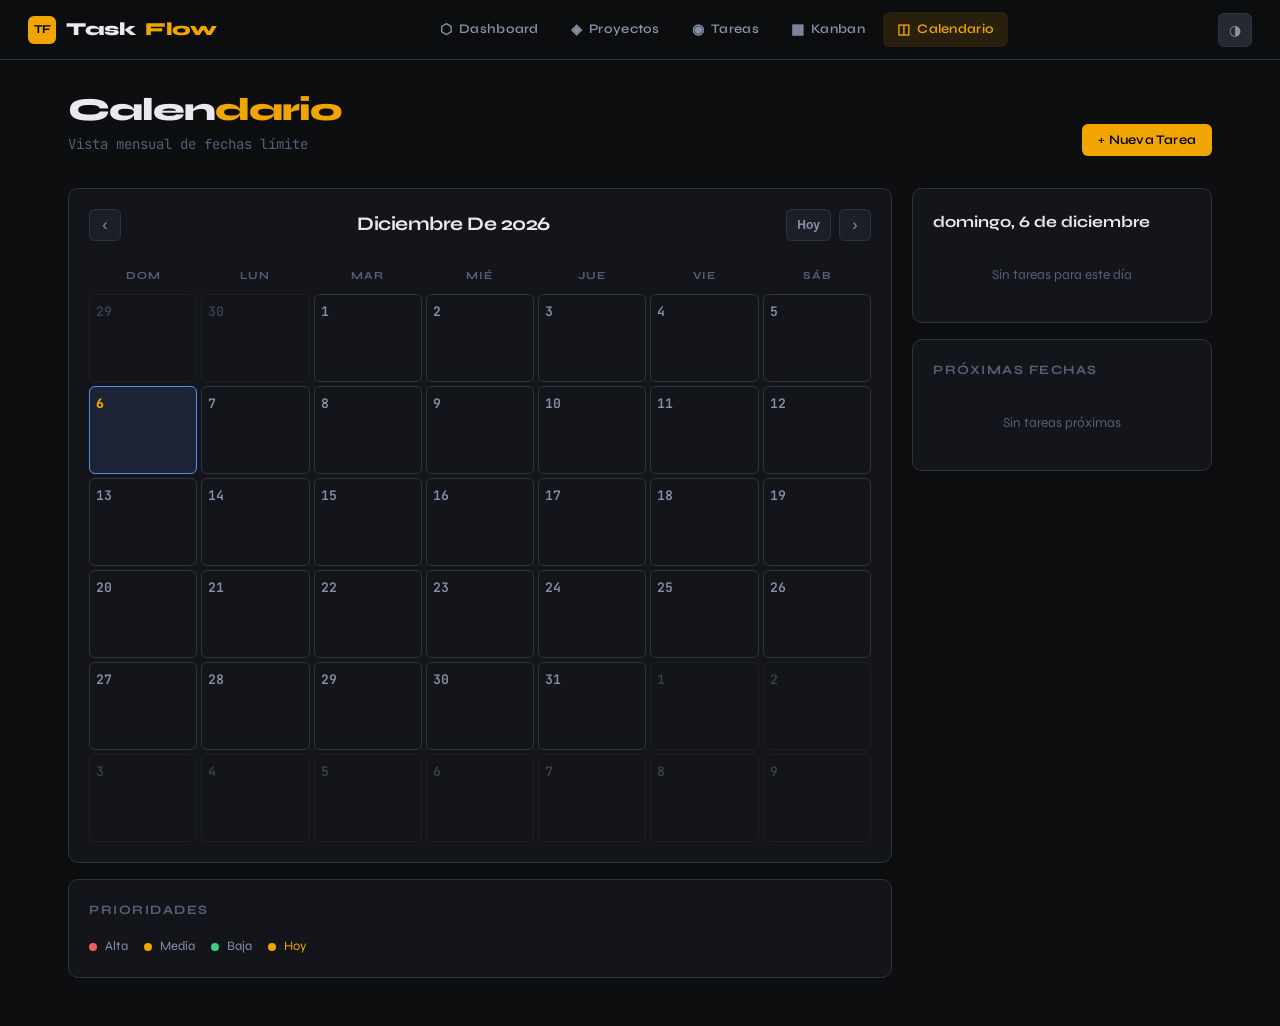
==== calendar.html @ 57b2a339 "Taskflow 1.0" ====
<!DOCTYPE html>
<html lang="es">
<head>
  <meta charset="UTF-8">
  <meta name="viewport" content="width=device-width, initial-scale=1.0">
  <title>TaskFlow — Calendario</title>
  <link rel="stylesheet" href="taskflow.css">
  <style>
    .cal-layout {
      display: grid;
      grid-template-columns: 1fr 300px;
      gap: 20px;
      align-items: start;
    }

    /* Calendar grid */
    .cal-nav {
      display: flex;
      align-items: center;
      justify-content: space-between;
      margin-bottom: 20px;
    }
    .cal-nav-title {
      font-size: 1.2rem;
      font-weight: 700;
      letter-spacing: -0.5px;
      text-transform: capitalize;
    }
    .cal-nav-btns { display: flex; gap: 8px; }
    .cal-nav-btn {
      background: var(--bg-2);
      border: 1px solid var(--border);
      color: var(--text-secondary);
      width: 32px; height: 32px;
      border-radius: var(--radius-sm);
      cursor: pointer;
      font-size: 1rem;
      transition: all var(--transition);
      display: flex; align-items: center; justify-content: center;
    }
    .cal-nav-btn:hover { border-color: var(--border-light); color: var(--text-primary); }

    .cal-weekdays {
      display: grid;
      grid-template-columns: repeat(7, 1fr);
      gap: 4px;
      margin-bottom: 4px;
    }
    .cal-weekday {
      text-align: center;
      font-size: 0.68rem;
      font-weight: 700;
      letter-spacing: 1px;
      text-transform: uppercase;
      color: var(--text-muted);
      padding: 6px 0;
    }

    .cal-grid {
      display: grid;
      grid-template-columns: repeat(7, 1fr);
      gap: 4px;
    }

    .cal-day {
      min-height: 88px;
      background: var(--bg-1);
      border: 1px solid var(--border);
      border-radius: var(--radius-sm);
      padding: 6px;
      cursor: pointer;
      transition: all var(--transition);
      display: flex;
      flex-direction: column;
      gap: 2px;
      position: relative;
    }
    .cal-day:hover { border-color: var(--border-light); background: var(--bg-2); }
    .cal-day.other-month { opacity: 0.35; }
    .cal-day.today {
      border-color: var(--accent);
      background: var(--accent-dim);
    }
    .cal-day.selected {
      border-color: var(--blue);
      background: var(--blue-dim);
    }
    .cal-day.has-tasks::after {
      content: '';
      position: absolute;
      bottom: 4px; right: 4px;
      width: 5px; height: 5px;
      border-radius: 50%;
      background: var(--accent);
    }

    .cal-day-num {
      font-size: 0.82rem;
      font-weight: 600;
      font-family: var(--font-mono);
      color: var(--text-secondary);
      margin-bottom: 2px;
    }
    .cal-day.today .cal-day-num { color: var(--accent); font-weight: 800; }

    .cal-task-dot {
      display: flex;
      align-items: center;
      gap: 4px;
      font-size: 0.65rem;
      color: var(--text-secondary);
      padding: 1px 4px;
      border-radius: 3px;
      overflow: hidden;
      white-space: nowrap;
      text-overflow: ellipsis;
      max-width: 100%;
    }
    .cal-task-dot-color { width: 5px; height: 5px; border-radius: 50%; flex-shrink: 0; }
    .cal-task-dot span { overflow: hidden; text-overflow: ellipsis; }
    .cal-more { font-size: 0.62rem; color: var(--text-muted); font-family: var(--font-mono); padding: 0 4px; }

    /* Sidebar */
    .cal-sidebar { position: sticky; top: calc(var(--nav-h) + 20px); }

    .selected-day-title {
      font-size: 1rem;
      font-weight: 700;
      margin-bottom: 14px;
    }

    .day-task-item {
      background: var(--bg-2);
      border: 1px solid var(--border);
      border-radius: var(--radius-sm);
      padding: 10px 12px;
      margin-bottom: 8px;
      transition: all var(--transition);
      animation: fadeIn 0.2s ease;
      cursor: pointer;
    }
    .day-task-item:hover { border-color: var(--border-light); }
    .day-task-item.done-task { opacity: 0.5; }

    .day-task-title { font-size: 0.85rem; font-weight: 600; margin-bottom: 4px; }
    .day-task-title.done-text { text-decoration: line-through; }
    .day-task-meta { display: flex; gap: 6px; flex-wrap: wrap; }

    .upcoming-section { margin-top: 24px; }
    .upcoming-item {
      display: flex;
      align-items: center;
      gap: 10px;
      padding: 8px 0;
      border-bottom: 1px solid var(--border);
    }
    .upcoming-item:last-child { border-bottom: none; }
    .upcoming-date-box {
      width: 36px; height: 36px;
      border-radius: var(--radius-sm);
      background: var(--bg-2);
      border: 1px solid var(--border);
      display: flex;
      flex-direction: column;
      align-items: center;
      justify-content: center;
      flex-shrink: 0;
    }
    .upcoming-day-num { font-size: 0.9rem; font-weight: 800; font-family: var(--font-mono); line-height: 1; }
    .upcoming-month { font-size: 0.55rem; color: var(--text-muted); text-transform: uppercase; letter-spacing: 0.5px; }
    .upcoming-info { flex: 1; min-width: 0; }
    .upcoming-title { font-size: 0.82rem; font-weight: 600; overflow: hidden; text-overflow: ellipsis; white-space: nowrap; }
    .upcoming-proj { font-size: 0.7rem; color: var(--text-muted); }

    @media (max-width: 900px) {
      .cal-layout { grid-template-columns: 1fr; }
      .cal-sidebar { position: static; }
      .cal-day { min-height: 64px; }
    }
    @media (max-width: 480px) {
      .cal-day { min-height: 48px; padding: 4px; }
      .cal-task-dot { display: none; }
    }
  </style>
</head>
<body>
  <div id="navWrap"></div>

  <main class="main">
    <div class="container" style="max-width:1200px">
      <div class="page-header">
        <div>
          <h1 class="page-title">Calen<span>dario</span></h1>
          <p class="page-subtitle">Vista mensual de fechas límite</p>
        </div>
        <button class="btn btn-primary" id="newTaskBtn">+ Nueva Tarea</button>
      </div>

      <div class="cal-layout">
        <!-- Calendar -->
        <div>
          <div class="card">
            <div class="cal-nav">
              <button class="cal-nav-btn" id="prevMonth">‹</button>
              <span class="cal-nav-title" id="monthTitle"></span>
              <div class="cal-nav-btns">
                <button class="cal-nav-btn" id="todayBtn" title="Hoy" style="width:auto;padding:0 10px;font-size:0.75rem;font-weight:700">Hoy</button>
                <button class="cal-nav-btn" id="nextMonth">›</button>
              </div>
            </div>
            <div class="cal-weekdays">
              <div class="cal-weekday">Dom</div>
              <div class="cal-weekday">Lun</div>
              <div class="cal-weekday">Mar</div>
              <div class="cal-weekday">Mié</div>
              <div class="cal-weekday">Jue</div>
              <div class="cal-weekday">Vie</div>
              <div class="cal-weekday">Sáb</div>
            </div>
            <div class="cal-grid" id="calGrid"></div>
          </div>

          <!-- Legend -->
          <div class="card" style="margin-top:16px">
            <div class="card-header">
              <span class="card-title">Prioridades</span>
            </div>
            <div style="display:flex;gap:16px;flex-wrap:wrap">
              <div class="flex-center gap-8"><span style="width:8px;height:8px;border-radius:50%;background:var(--red);display:block"></span><span style="font-size:0.8rem;color:var(--text-secondary)">Alta</span></div>
              <div class="flex-center gap-8"><span style="width:8px;height:8px;border-radius:50%;background:var(--accent);display:block"></span><span style="font-size:0.8rem;color:var(--text-secondary)">Media</span></div>
              <div class="flex-center gap-8"><span style="width:8px;height:8px;border-radius:50%;background:var(--green);display:block"></span><span style="font-size:0.8rem;color:var(--text-secondary)">Baja</span></div>
              <div class="flex-center gap-8"><span style="width:8px;height:8px;border-radius:50%;background:var(--accent);display:block;border:2px solid var(--accent)"></span><span style="font-size:0.8rem;color:var(--accent)">Hoy</span></div>
            </div>
          </div>
        </div>

        <!-- Sidebar -->
        <div class="cal-sidebar">
          <div class="card mb-16">
            <div class="selected-day-title" id="selectedDayTitle">Selecciona un día</div>
            <div id="dayTasks">
              <div class="empty-state" style="padding:20px">
                <div class="empty-state-icon" style="font-size:1.5rem">◫</div>
                <p>Haz clic en un día para ver sus tareas</p>
              </div>
            </div>
          </div>

          <div class="card">
            <div class="card-header">
              <span class="card-title">Próximas Fechas</span>
            </div>
            <div id="upcomingTasks"></div>
          </div>
        </div>
      </div>
    </div>
  </main>

  <!-- Modal: Quick Task -->
  <div class="modal-overlay" id="modalOverlay">
    <div class="modal">
      <div class="modal-header">
        <span class="modal-title">Nueva Tarea</span>
        <button class="modal-close" id="modalClose">✕</button>
      </div>
      <div class="form-group">
        <label class="form-label">Título *</label>
        <input type="text" class="form-input" id="taskTitle" placeholder="Descripción breve...">
      </div>
      <div class="form-row">
        <div class="form-group">
          <label class="form-label">Prioridad</label>
          <select class="form-select" id="taskPriority">
            <option value="high">🔴 Alta</option>
            <option value="medium" selected>🟡 Media</option>
            <option value="low">🟢 Baja</option>
          </select>
        </div>
        <div class="form-group">
          <label class="form-label">Proyecto</label>
          <select class="form-select" id="taskProject"></select>
        </div>
      </div>
      <div class="form-group">
        <label class="form-label">Fecha límite</label>
        <input type="date" class="form-input" id="taskDue">
      </div>
      <div class="modal-actions">
        <button class="btn btn-secondary" id="modalCancel">Cancelar</button>
        <button class="btn btn-primary" id="modalSave">Guardar</button>
      </div>
    </div>
  </div>

  <script src="taskflow.js"></script>
  <script>
    let currentYear = new Date().getFullYear();
    let currentMonth = new Date().getMonth();
    let selectedDate = null;

    const todayStr = TF.today();
    const PRIORITY_COLORS = { high: 'var(--red)', medium: 'var(--accent)', low: 'var(--green)' };

    // ── Render Calendar ───────────────────────────────────────────────────────
    function renderCalendar() {
      const first = new Date(currentYear, currentMonth, 1);
      const last = new Date(currentYear, currentMonth + 1, 0);
      const startDay = first.getDay();

      document.getElementById('monthTitle').textContent =
        first.toLocaleDateString('es-MX', { month: 'long', year: 'numeric' });

      const tasks = TF.getTasks().filter(t => t.dueDate);
      const tasksByDate = {};
      tasks.forEach(t => {
        if (!tasksByDate[t.dueDate]) tasksByDate[t.dueDate] = [];
        tasksByDate[t.dueDate].push(t);
      });

      const days = [];
      // Prev month padding
      for (let i = 0; i < startDay; i++) {
        const d = new Date(currentYear, currentMonth, -startDay + i + 1);
        days.push({ date: d, thisMonth: false });
      }
      // Current month
      for (let i = 1; i <= last.getDate(); i++) {
        days.push({ date: new Date(currentYear, currentMonth, i), thisMonth: true });
      }
      // Next month padding
      const remaining = 42 - days.length;
      for (let i = 1; i <= remaining; i++) {
        days.push({ date: new Date(currentYear, currentMonth + 1, i), thisMonth: false });
      }

      const grid = document.getElementById('calGrid');
      grid.innerHTML = days.map(({ date, thisMonth }) => {
        const dateStr = date.toISOString().split('T')[0];
        const isToday = dateStr === todayStr;
        const isSel = dateStr === selectedDate;
        const dayTasks = tasksByDate[dateStr] || [];
        const hasTasks = dayTasks.length > 0;

        const visible = dayTasks.slice(0, 3);
        const more = dayTasks.length - 3;

        return `
          <div class="cal-day ${!thisMonth ? 'other-month' : ''} ${isToday ? 'today' : ''} ${isSel ? 'selected' : ''} ${hasTasks ? 'has-tasks' : ''}"
            onclick="selectDay('${dateStr}')">
            <div class="cal-day-num">${date.getDate()}</div>
            ${visible.map(t => {
              const proj = t.projectId ? TF.getProject(t.projectId) : null;
              const color = PRIORITY_COLORS[t.priority];
              return `<div class="cal-task-dot" style="background:${color}22">
                <span class="cal-task-dot-color" style="background:${color}"></span>
                <span>${t.title}</span>
              </div>`;
            }).join('')}
            ${more > 0 ? `<div class="cal-more">+${more} más</div>` : ''}
          </div>`;
      }).join('');
    }

    // ── Select Day ────────────────────────────────────────────────────────────
    function selectDay(dateStr) {
      selectedDate = dateStr;
      renderCalendar();
      renderDayTasks(dateStr);
    }

    function renderDayTasks(dateStr) {
      const d = new Date(dateStr + 'T00:00:00');
      document.getElementById('selectedDayTitle').textContent =
        d.toLocaleDateString('es-MX', { weekday: 'long', day: 'numeric', month: 'long' });

      const tasks = TF.getTasks().filter(t => t.dueDate === dateStr);
      const el = document.getElementById('dayTasks');

      if (!tasks.length) {
        el.innerHTML = `<div class="empty-state" style="padding:16px"><p>Sin tareas para este día</p></div>`;
        return;
      }

      el.innerHTML = tasks.map(t => {
        const project = t.projectId ? TF.getProject(t.projectId) : null;
        const done = t.status === 'done';
        return `
          <div class="day-task-item ${done ? 'done-task' : ''}" onclick="location.href='tasks.html'">
            <div class="day-task-title ${done ? 'done-text' : ''}">${t.title}</div>
            <div class="day-task-meta">
              <span class="badge ${TF.priorityClass[t.priority]}">${TF.priorityLabel[t.priority]}</span>
              <span class="badge ${TF.statusClass[t.status]}">${TF.statusLabel[t.status]}</span>
              ${project ? `<span class="badge badge-blue" style="background:${project.color}22;color:${project.color}">${project.name}</span>` : ''}
            </div>
          </div>`;
      }).join('');
    }

    // ── Upcoming ──────────────────────────────────────────────────────────────
    function renderUpcoming() {
      const tasks = TF.getTasks()
        .filter(t => t.dueDate && t.dueDate >= todayStr && t.status !== 'done')
        .sort((a,b) => a.dueDate.localeCompare(b.dueDate))
        .slice(0, 8);

      const el = document.getElementById('upcomingTasks');
      if (!tasks.length) {
        el.innerHTML = `<div class="empty-state" style="padding:16px"><p>Sin tareas próximas</p></div>`;
        return;
      }

      el.innerHTML = tasks.map(t => {
        const d = new Date(t.dueDate + 'T00:00:00');
        const proj = t.projectId ? TF.getProject(t.projectId) : null;
        const isToday = t.dueDate === todayStr;
        return `
          <div class="upcoming-item" onclick="selectDay('${t.dueDate}')" style="cursor:pointer">
            <div class="upcoming-date-box" style="${isToday ? 'border-color:var(--accent);background:var(--accent-dim)' : ''}">
              <span class="upcoming-day-num" style="${isToday ? 'color:var(--accent)' : ''}">${d.getDate()}</span>
              <span class="upcoming-month">${d.toLocaleDateString('es-MX',{month:'short'})}</span>
            </div>
            <div class="upcoming-info">
              <div class="upcoming-title">${t.title}</div>
              <div class="upcoming-proj">${proj?.name || 'Sin proyecto'} · <span class="badge ${TF.priorityClass[t.priority]}" style="padding:1px 6px">${TF.priorityLabel[t.priority]}</span></div>
            </div>
          </div>`;
      }).join('');
    }

    // ── Navigation ────────────────────────────────────────────────────────────
    document.getElementById('prevMonth').addEventListener('click', () => {
      currentMonth--;
      if (currentMonth < 0) { currentMonth = 11; currentYear--; }
      renderCalendar();
    });
    document.getElementById('nextMonth').addEventListener('click', () => {
      currentMonth++;
      if (currentMonth > 11) { currentMonth = 0; currentYear++; }
      renderCalendar();
    });
    document.getElementById('todayBtn').addEventListener('click', () => {
      currentYear = new Date().getFullYear();
      currentMonth = new Date().getMonth();
      selectDay(todayStr);
      renderCalendar();
    });

    // ── Modal ─────────────────────────────────────────────────────────────────
    function openNew() {
      const projects = TF.getProjects();
      document.getElementById('taskProject').innerHTML =
        '<option value="">Sin proyecto</option>' +
        projects.map(p => `<option value="${p.id}">${p.name}</option>`).join('');
      document.getElementById('taskTitle').value = '';
      document.getElementById('taskPriority').value = 'medium';
      document.getElementById('taskDue').value = selectedDate || '';
      document.getElementById('modalOverlay').classList.add('open');
      document.getElementById('taskTitle').focus();
    }

    function closeModal() { document.getElementById('modalOverlay').classList.remove('open'); }

    function saveTask() {
      const title = document.getElementById('taskTitle').value.trim();
      if (!title) { showToast('El título es obligatorio', 'error'); return; }
      TF.createTask({
        title,
        priority: document.getElementById('taskPriority').value,
        status: 'pending',
        dueDate: document.getElementById('taskDue').value || null,
        projectId: document.getElementById('taskProject').value || null,
      });
      showToast('Tarea creada', 'success');
      closeModal();
      renderCalendar();
      renderUpcoming();
      if (selectedDate) renderDayTasks(selectedDate);
    }

    document.getElementById('newTaskBtn').addEventListener('click', openNew);
    document.getElementById('modalClose').addEventListener('click', closeModal);
    document.getElementById('modalCancel').addEventListener('click', closeModal);
    document.getElementById('modalSave').addEventListener('click', saveTask);
    document.getElementById('modalOverlay').addEventListener('click', e => {
      if (e.target === document.getElementById('modalOverlay')) closeModal();
    });
    document.getElementById('taskTitle').addEventListener('keydown', e => { if (e.key === 'Enter') saveTask(); });

    // ── Init ──────────────────────────────────────────────────────────────────
    renderCalendar();
    renderUpcoming();
    // Auto-select today
    selectDay(todayStr);
  </script>
</body>
</html>
---- taskflow.css ----
@import url('https://fonts.googleapis.com/css2?family=Syne:wght@400;500;600;700;800&family=JetBrains+Mono:wght@300;400;500&display=swap');

:root {
  --bg-0: #0d0e10;
  --bg-1: #13151a;
  --bg-2: #1c1f27;
  --bg-3: #252932;
  --bg-4: #2e3340;
  --border: #2e3340;
  --border-light: #3d4455;
  --text-primary: #e8eaf0;
  --text-secondary: #8891a8;
  --text-muted: #555f75;
  --accent: #f0a500;
  --accent-dim: rgba(240,165,0,0.12);
  --accent-hover: #f5b830;
  --green: #3ecf8e;
  --green-dim: rgba(62,207,142,0.12);
  --red: #f06060;
  --red-dim: rgba(240,96,96,0.12);
  --blue: #5b8af0;
  --blue-dim: rgba(91,138,240,0.12);
  --purple: #a78bfa;
  --purple-dim: rgba(167,139,250,0.12);
  --radius: 10px;
  --radius-sm: 6px;
  --shadow: 0 4px 24px rgba(0,0,0,0.4);
  --shadow-sm: 0 2px 8px rgba(0,0,0,0.3);
  --transition: 0.18s cubic-bezier(0.4,0,0.2,1);
  --font-display: 'Syne', sans-serif;
  --font-mono: 'JetBrains Mono', monospace;
  --nav-h: 60px;
}

*, *::before, *::after { box-sizing: border-box; margin: 0; padding: 0; }

html { font-size: 16px; scroll-behavior: smooth; }

body {
  font-family: var(--font-display);
  background: var(--bg-0);
  color: var(--text-primary);
  min-height: 100vh;
  line-height: 1.6;
  overflow-x: hidden;
}

/* ─── NAV ─── */
.nav {
  position: fixed;
  top: 0; left: 0; right: 0;
  height: var(--nav-h);
  background: rgba(13,14,16,0.92);
  backdrop-filter: blur(12px);
  border-bottom: 1px solid var(--border);
  display: flex;
  align-items: center;
  justify-content: space-between;
  padding: 0 28px;
  z-index: 100;
  gap: 16px;
}

.nav-logo {
  font-size: 1.15rem;
  font-weight: 800;
  letter-spacing: -0.5px;
  display: flex;
  align-items: center;
  gap: 10px;
  text-decoration: none;
  color: var(--text-primary);
  flex-shrink: 0;
}

.nav-logo span { color: var(--accent); }

.nav-logo-icon {
  width: 28px; height: 28px;
  background: var(--accent);
  border-radius: 6px;
  display: flex; align-items: center; justify-content: center;
  font-size: 0.75rem; color: #000; font-weight: 700;
}

.nav-links {
  display: flex;
  align-items: center;
  gap: 4px;
  list-style: none;
  flex: 1;
  justify-content: center;
}

.nav-links a {
  text-decoration: none;
  font-size: 0.82rem;
  font-weight: 600;
  letter-spacing: 0.3px;
  color: var(--text-secondary);
  padding: 6px 14px;
  border-radius: var(--radius-sm);
  transition: color var(--transition), background var(--transition);
  display: flex;
  align-items: center;
  gap: 7px;
  white-space: nowrap;
}

.nav-links a:hover { color: var(--text-primary); background: var(--bg-3); }
.nav-links a.active { color: var(--accent); background: var(--accent-dim); }

.nav-links a .nav-icon { font-size: 0.9rem; }

.nav-right {
  display: flex;
  align-items: center;
  gap: 10px;
  flex-shrink: 0;
}

.theme-toggle {
  background: var(--bg-3);
  border: 1px solid var(--border);
  color: var(--text-secondary);
  width: 34px; height: 34px;
  border-radius: var(--radius-sm);
  cursor: pointer;
  font-size: 0.9rem;
  transition: all var(--transition);
  display: flex; align-items: center; justify-content: center;
}
.theme-toggle:hover { color: var(--accent); border-color: var(--accent); }

/* ─── MAIN ─── */
.main {
  padding-top: calc(var(--nav-h) + 32px);
  padding-bottom: 48px;
  min-height: 100vh;
}

.container {
  max-width: 1200px;
  margin: 0 auto;
  padding: 0 28px;
}

/* ─── PAGE HEADER ─── */
.page-header {
  margin-bottom: 32px;
  display: flex;
  align-items: flex-end;
  justify-content: space-between;
  gap: 16px;
  flex-wrap: wrap;
}

.page-title {
  font-size: 2rem;
  font-weight: 800;
  letter-spacing: -1px;
  line-height: 1.1;
}

.page-title span { color: var(--accent); }
.page-subtitle { font-size: 0.875rem; color: var(--text-muted); margin-top: 6px; font-family: var(--font-mono); }

/* ─── CARDS ─── */
.card {
  background: var(--bg-1);
  border: 1px solid var(--border);
  border-radius: var(--radius);
  padding: 20px;
  transition: border-color var(--transition);
}

.card:hover { border-color: var(--border-light); }

.card-header {
  display: flex;
  align-items: center;
  justify-content: space-between;
  margin-bottom: 16px;
  gap: 12px;
}

.card-title {
  font-size: 0.8rem;
  font-weight: 700;
  letter-spacing: 1.5px;
  text-transform: uppercase;
  color: var(--text-muted);
}

/* ─── BUTTONS ─── */
.btn {
  display: inline-flex;
  align-items: center;
  gap: 7px;
  padding: 8px 16px;
  border-radius: var(--radius-sm);
  font-family: var(--font-display);
  font-size: 0.82rem;
  font-weight: 600;
  cursor: pointer;
  border: none;
  transition: all var(--transition);
  letter-spacing: 0.2px;
  white-space: nowrap;
  text-decoration: none;
}

.btn-primary {
  background: var(--accent);
  color: #000;
}
.btn-primary:hover { background: var(--accent-hover); transform: translateY(-1px); box-shadow: 0 4px 16px rgba(240,165,0,0.3); }

.btn-secondary {
  background: var(--bg-3);
  color: var(--text-primary);
  border: 1px solid var(--border);
}
.btn-secondary:hover { border-color: var(--border-light); background: var(--bg-4); }

.btn-danger {
  background: var(--red-dim);
  color: var(--red);
  border: 1px solid transparent;
}
.btn-danger:hover { background: var(--red); color: #fff; }

.btn-ghost {
  background: transparent;
  color: var(--text-muted);
  border: 1px solid transparent;
}
.btn-ghost:hover { color: var(--text-primary); background: var(--bg-3); }

.btn-sm { padding: 5px 10px; font-size: 0.75rem; }
.btn-icon { padding: 6px; }

/* ─── BADGES ─── */
.badge {
  display: inline-flex;
  align-items: center;
  gap: 4px;
  padding: 3px 8px;
  border-radius: 100px;
  font-size: 0.72rem;
  font-weight: 700;
  letter-spacing: 0.5px;
  font-family: var(--font-mono);
}

.badge-high { background: var(--red-dim); color: var(--red); }
.badge-medium { background: var(--accent-dim); color: var(--accent); }
.badge-low { background: var(--green-dim); color: var(--green); }
.badge-pending { background: var(--bg-3); color: var(--text-muted); }
.badge-progress { background: var(--blue-dim); color: var(--blue); }
.badge-done { background: var(--green-dim); color: var(--green); }
.badge-blue { background: var(--blue-dim); color: var(--blue); }
.badge-purple { background: var(--purple-dim); color: var(--purple); }

/* ─── FORMS ─── */
.form-group {
  display: flex;
  flex-direction: column;
  gap: 6px;
  margin-bottom: 16px;
}

.form-label {
  font-size: 0.75rem;
  font-weight: 700;
  letter-spacing: 0.8px;
  text-transform: uppercase;
  color: var(--text-muted);
}

.form-input, .form-select, .form-textarea {
  background: var(--bg-2);
  border: 1px solid var(--border);
  border-radius: var(--radius-sm);
  color: var(--text-primary);
  font-family: var(--font-display);
  font-size: 0.88rem;
  padding: 10px 12px;
  transition: border-color var(--transition), box-shadow var(--transition);
  outline: none;
  width: 100%;
}

.form-input:focus, .form-select:focus, .form-textarea:focus {
  border-color: var(--accent);
  box-shadow: 0 0 0 3px rgba(240,165,0,0.1);
}

.form-select { cursor: pointer; }
.form-select option { background: var(--bg-2); }

.form-textarea {
  resize: vertical;
  min-height: 80px;
}

.form-row { display: grid; grid-template-columns: 1fr 1fr; gap: 16px; }
.form-row-3 { display: grid; grid-template-columns: 1fr 1fr 1fr; gap: 16px; }

/* ─── MODAL ─── */
.modal-overlay {
  position: fixed;
  inset: 0;
  background: rgba(0,0,0,0.7);
  backdrop-filter: blur(4px);
  z-index: 200;
  display: flex;
  align-items: center;
  justify-content: center;
  padding: 16px;
  opacity: 0;
  pointer-events: none;
  transition: opacity var(--transition);
}

.modal-overlay.open { opacity: 1; pointer-events: all; }

.modal {
  background: var(--bg-1);
  border: 1px solid var(--border-light);
  border-radius: var(--radius);
  padding: 28px;
  width: 100%;
  max-width: 520px;
  box-shadow: var(--shadow);
  transform: translateY(16px) scale(0.98);
  transition: transform var(--transition);
  max-height: 90vh;
  overflow-y: auto;
}

.modal-overlay.open .modal { transform: translateY(0) scale(1); }

.modal-header {
  display: flex;
  align-items: center;
  justify-content: space-between;
  margin-bottom: 24px;
}

.modal-title { font-size: 1.2rem; font-weight: 700; }
.modal-close {
  background: none; border: none; color: var(--text-muted);
  cursor: pointer; font-size: 1.2rem; padding: 4px;
  transition: color var(--transition);
}
.modal-close:hover { color: var(--text-primary); }

.modal-actions {
  display: flex;
  gap: 10px;
  justify-content: flex-end;
  margin-top: 24px;
  padding-top: 16px;
  border-top: 1px solid var(--border);
}

/* ─── EMPTY STATE ─── */
.empty-state {
  text-align: center;
  padding: 48px 24px;
  color: var(--text-muted);
}
.empty-state-icon { font-size: 2.5rem; margin-bottom: 12px; opacity: 0.5; }
.empty-state h3 { font-size: 1rem; font-weight: 600; margin-bottom: 6px; color: var(--text-secondary); }
.empty-state p { font-size: 0.85rem; }

/* ─── TOAST ─── */
.toast-container {
  position: fixed;
  bottom: 24px;
  right: 24px;
  z-index: 500;
  display: flex;
  flex-direction: column;
  gap: 8px;
}

.toast {
  background: var(--bg-2);
  border: 1px solid var(--border-light);
  border-radius: var(--radius-sm);
  padding: 12px 16px;
  font-size: 0.82rem;
  display: flex;
  align-items: center;
  gap: 10px;
  box-shadow: var(--shadow);
  animation: toastIn 0.2s ease;
  max-width: 300px;
}

.toast.success { border-left: 3px solid var(--green); }
.toast.error { border-left: 3px solid var(--red); }
.toast.info { border-left: 3px solid var(--accent); }

@keyframes toastIn {
  from { transform: translateX(16px); opacity: 0; }
  to { transform: translateX(0); opacity: 1; }
}

/* ─── SCROLLBAR ─── */
::-webkit-scrollbar { width: 5px; height: 5px; }
::-webkit-scrollbar-track { background: var(--bg-0); }
::-webkit-scrollbar-thumb { background: var(--border-light); border-radius: 10px; }
::-webkit-scrollbar-thumb:hover { background: var(--text-muted); }

/* ─── PROGRESS BAR ─── */
.progress-bar {
  height: 4px;
  background: var(--bg-3);
  border-radius: 100px;
  overflow: hidden;
}
.progress-fill {
  height: 100%;
  background: var(--accent);
  border-radius: 100px;
  transition: width 0.5s cubic-bezier(0.4,0,0.2,1);
}

/* ─── CONFIRM DIALOG ─── */
.confirm-overlay {
  position: fixed;
  inset: 0;
  background: rgba(0,0,0,0.7);
  z-index: 300;
  display: flex;
  align-items: center;
  justify-content: center;
  padding: 16px;
  opacity: 0;
  pointer-events: none;
  transition: opacity var(--transition);
}
.confirm-overlay.open { opacity: 1; pointer-events: all; }
.confirm-box {
  background: var(--bg-1);
  border: 1px solid var(--border-light);
  border-radius: var(--radius);
  padding: 24px;
  max-width: 360px;
  width: 100%;
  box-shadow: var(--shadow);
}
.confirm-title { font-size: 1rem; font-weight: 700; margin-bottom: 8px; }
.confirm-msg { font-size: 0.85rem; color: var(--text-secondary); margin-bottom: 20px; }
.confirm-actions { display: flex; gap: 10px; justify-content: flex-end; }

/* ─── UTILITY ─── */
.text-accent { color: var(--accent); }
.text-muted { color: var(--text-muted); }
.text-secondary { color: var(--text-secondary); }
.text-green { color: var(--green); }
.text-red { color: var(--red); }
.mono { font-family: var(--font-mono); }
.flex { display: flex; }
.flex-center { display: flex; align-items: center; }
.flex-between { display: flex; align-items: center; justify-content: space-between; }
.gap-8 { gap: 8px; }
.gap-12 { gap: 12px; }
.gap-16 { gap: 16px; }
.mb-8 { margin-bottom: 8px; }
.mb-16 { margin-bottom: 16px; }
.mb-24 { margin-bottom: 24px; }
.mt-8 { margin-top: 8px; }
.w-full { width: 100%; }
.hidden { display: none !important; }

/* ─── GRID LAYOUTS ─── */
.grid-2 { display: grid; grid-template-columns: 1fr 1fr; gap: 16px; }
.grid-3 { display: grid; grid-template-columns: 1fr 1fr 1fr; gap: 16px; }
.grid-4 { display: grid; grid-template-columns: repeat(4,1fr); gap: 16px; }

/* ─── DIVIDER ─── */
.divider { height: 1px; background: var(--border); margin: 20px 0; }

/* ─── SEARCH ─── */
.search-wrap {
  position: relative;
}
.search-icon {
  position: absolute;
  left: 10px; top: 50%;
  transform: translateY(-50%);
  color: var(--text-muted);
  font-size: 0.85rem;
  pointer-events: none;
}
.search-input {
  padding-left: 32px !important;
}

/* ─── ANIMATIONS ─── */
@keyframes fadeIn {
  from { opacity: 0; transform: translateY(8px); }
  to { opacity: 1; transform: translateY(0); }
}
.fade-in { animation: fadeIn 0.25s ease; }

@keyframes spin {
  to { transform: rotate(360deg); }
}

/* ─── RESPONSIVE ─── */
@media (max-width: 768px) {
  .container { padding: 0 16px; }
  .page-title { font-size: 1.5rem; }
  .grid-2, .grid-3, .grid-4 { grid-template-columns: 1fr; }
  .form-row, .form-row-3 { grid-template-columns: 1fr; }
  .nav-links { display: none; }
  .main { padding-top: calc(var(--nav-h) + 20px); }
}
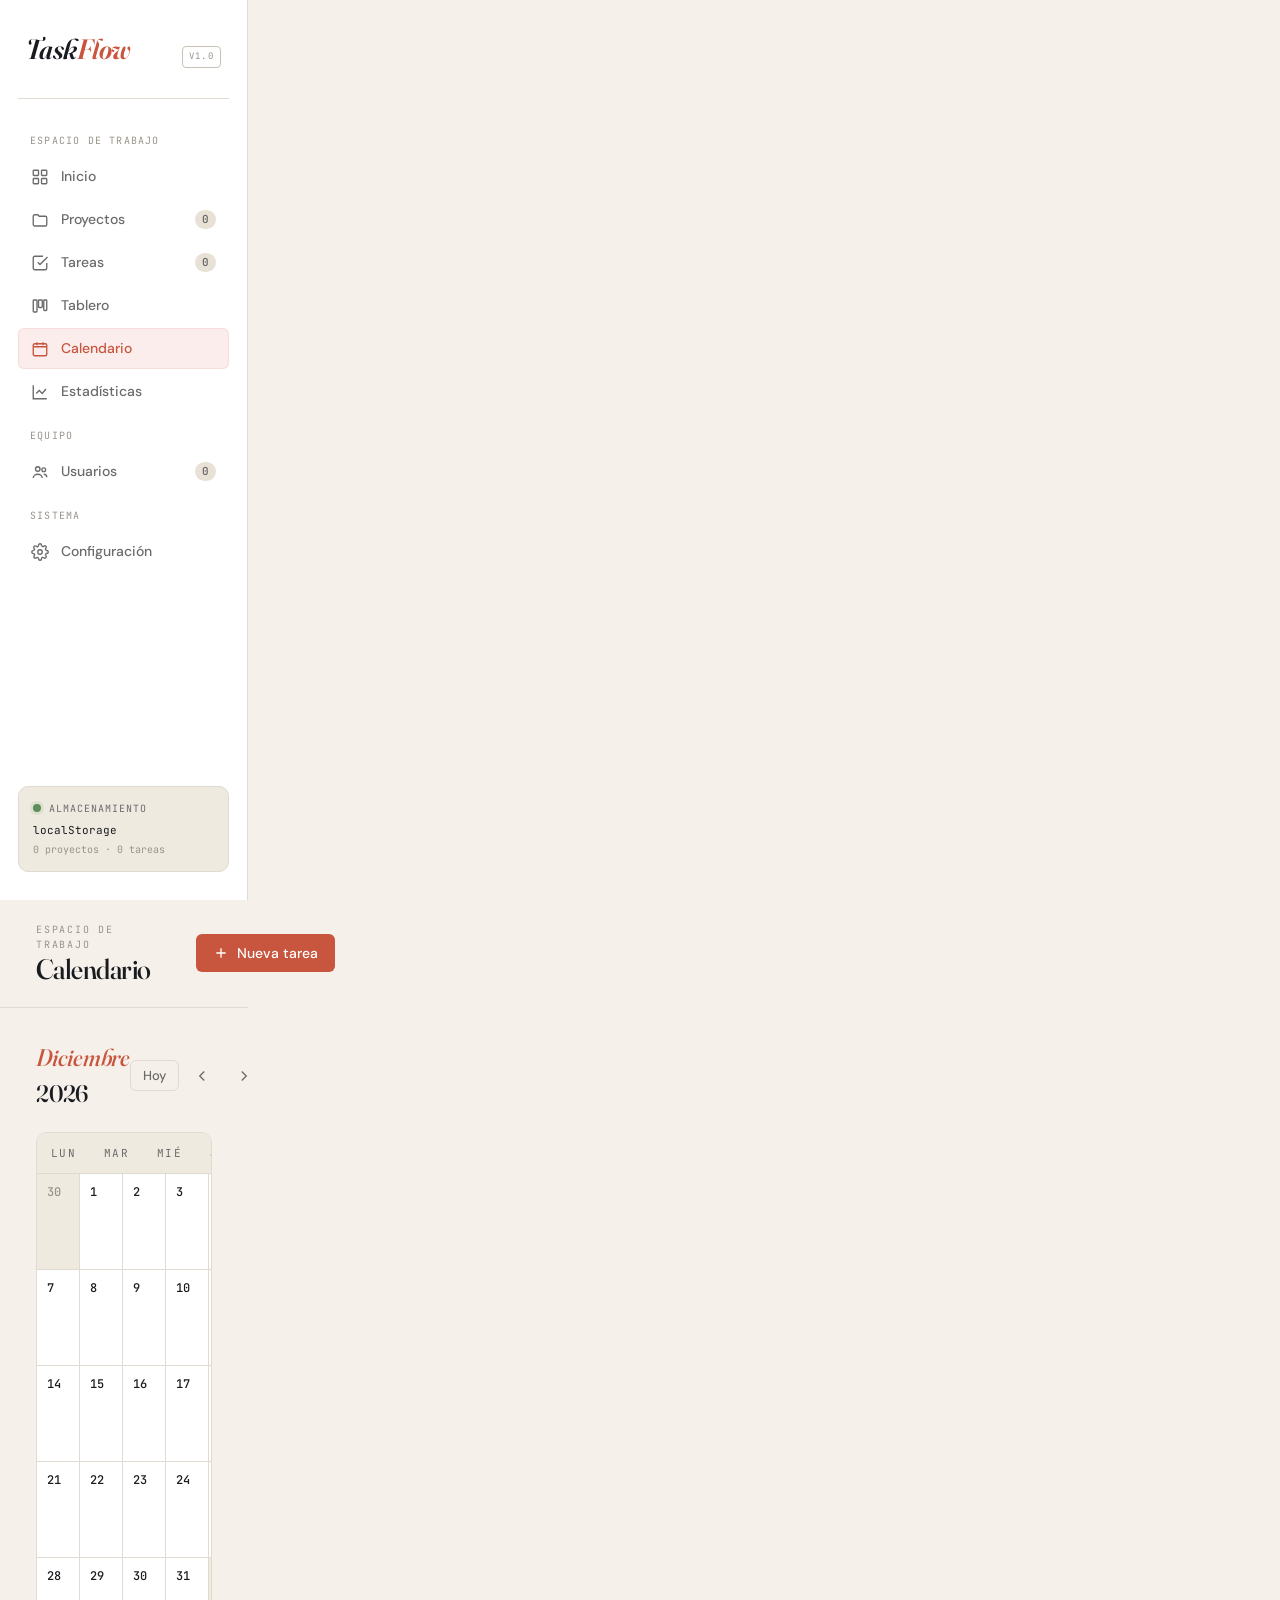
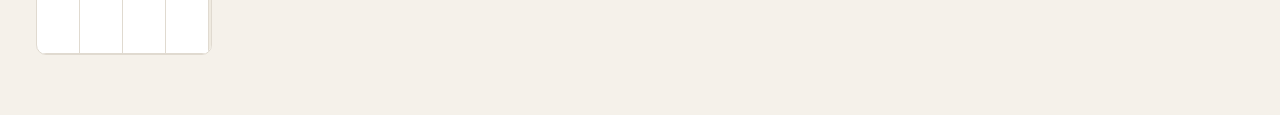
==== commit 9a9d46ab: "Taskflow 2.0" ====
--- a/calendar.html
+++ b/calendar.html
@@ -1,497 +1,46 @@
 <!DOCTYPE html>
-<html lang="es">
+<html lang="es" data-theme="light" data-page="calendar">
 <head>
-  <meta charset="UTF-8">
-  <meta name="viewport" content="width=device-width, initial-scale=1.0">
-  <title>TaskFlow — Calendario</title>
-  <link rel="stylesheet" href="taskflow.css">
-  <style>
-    .cal-layout {
-      display: grid;
-      grid-template-columns: 1fr 300px;
-      gap: 20px;
-      align-items: start;
-    }
-
-    /* Calendar grid */
-    .cal-nav {
-      display: flex;
-      align-items: center;
-      justify-content: space-between;
-      margin-bottom: 20px;
-    }
-    .cal-nav-title {
-      font-size: 1.2rem;
-      font-weight: 700;
-      letter-spacing: -0.5px;
-      text-transform: capitalize;
-    }
-    .cal-nav-btns { display: flex; gap: 8px; }
-    .cal-nav-btn {
-      background: var(--bg-2);
-      border: 1px solid var(--border);
-      color: var(--text-secondary);
-      width: 32px; height: 32px;
-      border-radius: var(--radius-sm);
-      cursor: pointer;
-      font-size: 1rem;
-      transition: all var(--transition);
-      display: flex; align-items: center; justify-content: center;
-    }
-    .cal-nav-btn:hover { border-color: var(--border-light); color: var(--text-primary); }
-
-    .cal-weekdays {
-      display: grid;
-      grid-template-columns: repeat(7, 1fr);
-      gap: 4px;
-      margin-bottom: 4px;
-    }
-    .cal-weekday {
-      text-align: center;
-      font-size: 0.68rem;
-      font-weight: 700;
-      letter-spacing: 1px;
-      text-transform: uppercase;
-      color: var(--text-muted);
-      padding: 6px 0;
-    }
-
-    .cal-grid {
-      display: grid;
-      grid-template-columns: repeat(7, 1fr);
-      gap: 4px;
-    }
-
-    .cal-day {
-      min-height: 88px;
-      background: var(--bg-1);
-      border: 1px solid var(--border);
-      border-radius: var(--radius-sm);
-      padding: 6px;
-      cursor: pointer;
-      transition: all var(--transition);
-      display: flex;
-      flex-direction: column;
-      gap: 2px;
-      position: relative;
-    }
-    .cal-day:hover { border-color: var(--border-light); background: var(--bg-2); }
-    .cal-day.other-month { opacity: 0.35; }
-    .cal-day.today {
-      border-color: var(--accent);
-      background: var(--accent-dim);
-    }
-    .cal-day.selected {
-      border-color: var(--blue);
-      background: var(--blue-dim);
-    }
-    .cal-day.has-tasks::after {
-      content: '';
-      position: absolute;
-      bottom: 4px; right: 4px;
-      width: 5px; height: 5px;
-      border-radius: 50%;
-      background: var(--accent);
-    }
-
-    .cal-day-num {
-      font-size: 0.82rem;
-      font-weight: 600;
-      font-family: var(--font-mono);
-      color: var(--text-secondary);
-      margin-bottom: 2px;
-    }
-    .cal-day.today .cal-day-num { color: var(--accent); font-weight: 800; }
-
-    .cal-task-dot {
-      display: flex;
-      align-items: center;
-      gap: 4px;
-      font-size: 0.65rem;
-      color: var(--text-secondary);
-      padding: 1px 4px;
-      border-radius: 3px;
-      overflow: hidden;
-      white-space: nowrap;
-      text-overflow: ellipsis;
-      max-width: 100%;
-    }
-    .cal-task-dot-color { width: 5px; height: 5px; border-radius: 50%; flex-shrink: 0; }
-    .cal-task-dot span { overflow: hidden; text-overflow: ellipsis; }
-    .cal-more { font-size: 0.62rem; color: var(--text-muted); font-family: var(--font-mono); padding: 0 4px; }
-
-    /* Sidebar */
-    .cal-sidebar { position: sticky; top: calc(var(--nav-h) + 20px); }
-
-    .selected-day-title {
-      font-size: 1rem;
-      font-weight: 700;
-      margin-bottom: 14px;
-    }
-
-    .day-task-item {
-      background: var(--bg-2);
-      border: 1px solid var(--border);
-      border-radius: var(--radius-sm);
-      padding: 10px 12px;
-      margin-bottom: 8px;
-      transition: all var(--transition);
-      animation: fadeIn 0.2s ease;
-      cursor: pointer;
-    }
-    .day-task-item:hover { border-color: var(--border-light); }
-    .day-task-item.done-task { opacity: 0.5; }
-
-    .day-task-title { font-size: 0.85rem; font-weight: 600; margin-bottom: 4px; }
-    .day-task-title.done-text { text-decoration: line-through; }
-    .day-task-meta { display: flex; gap: 6px; flex-wrap: wrap; }
-
-    .upcoming-section { margin-top: 24px; }
-    .upcoming-item {
-      display: flex;
-      align-items: center;
-      gap: 10px;
-      padding: 8px 0;
-      border-bottom: 1px solid var(--border);
-    }
-    .upcoming-item:last-child { border-bottom: none; }
-    .upcoming-date-box {
-      width: 36px; height: 36px;
-      border-radius: var(--radius-sm);
-      background: var(--bg-2);
-      border: 1px solid var(--border);
-      display: flex;
-      flex-direction: column;
-      align-items: center;
-      justify-content: center;
-      flex-shrink: 0;
-    }
-    .upcoming-day-num { font-size: 0.9rem; font-weight: 800; font-family: var(--font-mono); line-height: 1; }
-    .upcoming-month { font-size: 0.55rem; color: var(--text-muted); text-transform: uppercase; letter-spacing: 0.5px; }
-    .upcoming-info { flex: 1; min-width: 0; }
-    .upcoming-title { font-size: 0.82rem; font-weight: 600; overflow: hidden; text-overflow: ellipsis; white-space: nowrap; }
-    .upcoming-proj { font-size: 0.7rem; color: var(--text-muted); }
-
-    @media (max-width: 900px) {
-      .cal-layout { grid-template-columns: 1fr; }
-      .cal-sidebar { position: static; }
-      .cal-day { min-height: 64px; }
-    }
-    @media (max-width: 480px) {
-      .cal-day { min-height: 48px; padding: 4px; }
-      .cal-task-dot { display: none; }
-    }
-  </style>
+<meta charset="UTF-8">
+<meta name="viewport" content="width=device-width, initial-scale=1.0">
+<title>Calendario — TaskFlow</title>
+<link rel="preconnect" href="https://fonts.googleapis.com">
+<link rel="preconnect" href="https://fonts.gstatic.com" crossorigin>
+<link href="https://fonts.googleapis.com/css2?family=Fraunces:ital,opsz,wght@0,9..144,300..900;1,9..144,300..900&family=DM+Sans:opsz,wght@9..40,300..700&family=JetBrains+Mono:wght@400;500&display=swap" rel="stylesheet">
+<link rel="stylesheet" href="css/styles.css">
 </head>
 <body>
-  <div id="navWrap"></div>
 
+<div class="app" id="app">
   <main class="main">
-    <div class="container" style="max-width:1200px">
-      <div class="page-header">
-        <div>
-          <h1 class="page-title">Calen<span>dario</span></h1>
-          <p class="page-subtitle">Vista mensual de fechas límite</p>
+    <div id="topbar-mount"></div>
+    <div class="content">
+      <div class="cal-toolbar">
+        <h2 class="cal-month" id="cal-month-label">—</h2>
+        <div class="cal-nav">
+          <button class="btn btn-ghost btn-sm" id="cal-today">Hoy</button>
+          <button class="icon-btn" id="cal-prev"><svg class="icon" viewBox="0 0 24 24" fill="none" stroke="currentColor"><path d="M15 18l-6-6 6-6"/></svg></button>
+          <button class="icon-btn" id="cal-next"><svg class="icon" viewBox="0 0 24 24" fill="none" stroke="currentColor"><path d="M9 18l6-6-6-6"/></svg></button>
         </div>
-        <button class="btn btn-primary" id="newTaskBtn">+ Nueva Tarea</button>
       </div>
-
-      <div class="cal-layout">
-        <!-- Calendar -->
-        <div>
-          <div class="card">
-            <div class="cal-nav">
-              <button class="cal-nav-btn" id="prevMonth">‹</button>
-              <span class="cal-nav-title" id="monthTitle"></span>
-              <div class="cal-nav-btns">
-                <button class="cal-nav-btn" id="todayBtn" title="Hoy" style="width:auto;padding:0 10px;font-size:0.75rem;font-weight:700">Hoy</button>
-                <button class="cal-nav-btn" id="nextMonth">›</button>
-              </div>
-            </div>
-            <div class="cal-weekdays">
-              <div class="cal-weekday">Dom</div>
-              <div class="cal-weekday">Lun</div>
-              <div class="cal-weekday">Mar</div>
-              <div class="cal-weekday">Mié</div>
-              <div class="cal-weekday">Jue</div>
-              <div class="cal-weekday">Vie</div>
-              <div class="cal-weekday">Sáb</div>
-            </div>
-            <div class="cal-grid" id="calGrid"></div>
-          </div>
-
-          <!-- Legend -->
-          <div class="card" style="margin-top:16px">
-            <div class="card-header">
-              <span class="card-title">Prioridades</span>
-            </div>
-            <div style="display:flex;gap:16px;flex-wrap:wrap">
-              <div class="flex-center gap-8"><span style="width:8px;height:8px;border-radius:50%;background:var(--red);display:block"></span><span style="font-size:0.8rem;color:var(--text-secondary)">Alta</span></div>
-              <div class="flex-center gap-8"><span style="width:8px;height:8px;border-radius:50%;background:var(--accent);display:block"></span><span style="font-size:0.8rem;color:var(--text-secondary)">Media</span></div>
-              <div class="flex-center gap-8"><span style="width:8px;height:8px;border-radius:50%;background:var(--green);display:block"></span><span style="font-size:0.8rem;color:var(--text-secondary)">Baja</span></div>
-              <div class="flex-center gap-8"><span style="width:8px;height:8px;border-radius:50%;background:var(--accent);display:block;border:2px solid var(--accent)"></span><span style="font-size:0.8rem;color:var(--accent)">Hoy</span></div>
-            </div>
-          </div>
+      <div class="calendar">
+        <div class="cal-weekdays">
+          <div class="cal-weekday">Lun</div>
+          <div class="cal-weekday">Mar</div>
+          <div class="cal-weekday">Mié</div>
+          <div class="cal-weekday">Jue</div>
+          <div class="cal-weekday">Vie</div>
+          <div class="cal-weekday">Sáb</div>
+          <div class="cal-weekday">Dom</div>
         </div>
-
-        <!-- Sidebar -->
-        <div class="cal-sidebar">
-          <div class="card mb-16">
-            <div class="selected-day-title" id="selectedDayTitle">Selecciona un día</div>
-            <div id="dayTasks">
-              <div class="empty-state" style="padding:20px">
-                <div class="empty-state-icon" style="font-size:1.5rem">◫</div>
-                <p>Haz clic en un día para ver sus tareas</p>
-              </div>
-            </div>
-          </div>
-
-          <div class="card">
-            <div class="card-header">
-              <span class="card-title">Próximas Fechas</span>
-            </div>
-            <div id="upcomingTasks"></div>
-          </div>
-        </div>
+        <div class="cal-grid" id="cal-grid"></div>
       </div>
     </div>
   </main>
+</div>
 
-  <!-- Modal: Quick Task -->
-  <div class="modal-overlay" id="modalOverlay">
-    <div class="modal">
-      <div class="modal-header">
-        <span class="modal-title">Nueva Tarea</span>
-        <button class="modal-close" id="modalClose">✕</button>
-      </div>
-      <div class="form-group">
-        <label class="form-label">Título *</label>
-        <input type="text" class="form-input" id="taskTitle" placeholder="Descripción breve...">
-      </div>
-      <div class="form-row">
-        <div class="form-group">
-          <label class="form-label">Prioridad</label>
-          <select class="form-select" id="taskPriority">
-            <option value="high">🔴 Alta</option>
-            <option value="medium" selected>🟡 Media</option>
-            <option value="low">🟢 Baja</option>
-          </select>
-        </div>
-        <div class="form-group">
-          <label class="form-label">Proyecto</label>
-          <select class="form-select" id="taskProject"></select>
-        </div>
-      </div>
-      <div class="form-group">
-        <label class="form-label">Fecha límite</label>
-        <input type="date" class="form-input" id="taskDue">
-      </div>
-      <div class="modal-actions">
-        <button class="btn btn-secondary" id="modalCancel">Cancelar</button>
-        <button class="btn btn-primary" id="modalSave">Guardar</button>
-      </div>
-    </div>
-  </div>
-
-  <script src="taskflow.js"></script>
-  <script>
-    let currentYear = new Date().getFullYear();
-    let currentMonth = new Date().getMonth();
-    let selectedDate = null;
-
-    const todayStr = TF.today();
-    const PRIORITY_COLORS = { high: 'var(--red)', medium: 'var(--accent)', low: 'var(--green)' };
-
-    // ── Render Calendar ───────────────────────────────────────────────────────
-    function renderCalendar() {
-      const first = new Date(currentYear, currentMonth, 1);
-      const last = new Date(currentYear, currentMonth + 1, 0);
-      const startDay = first.getDay();
-
-      document.getElementById('monthTitle').textContent =
-        first.toLocaleDateString('es-MX', { month: 'long', year: 'numeric' });
-
-      const tasks = TF.getTasks().filter(t => t.dueDate);
-      const tasksByDate = {};
-      tasks.forEach(t => {
-        if (!tasksByDate[t.dueDate]) tasksByDate[t.dueDate] = [];
-        tasksByDate[t.dueDate].push(t);
-      });
-
-      const days = [];
-      // Prev month padding
-      for (let i = 0; i < startDay; i++) {
-        const d = new Date(currentYear, currentMonth, -startDay + i + 1);
-        days.push({ date: d, thisMonth: false });
-      }
-      // Current month
-      for (let i = 1; i <= last.getDate(); i++) {
-        days.push({ date: new Date(currentYear, currentMonth, i), thisMonth: true });
-      }
-      // Next month padding
-      const remaining = 42 - days.length;
-      for (let i = 1; i <= remaining; i++) {
-        days.push({ date: new Date(currentYear, currentMonth + 1, i), thisMonth: false });
-      }
-
-      const grid = document.getElementById('calGrid');
-      grid.innerHTML = days.map(({ date, thisMonth }) => {
-        const dateStr = date.toISOString().split('T')[0];
-        const isToday = dateStr === todayStr;
-        const isSel = dateStr === selectedDate;
-        const dayTasks = tasksByDate[dateStr] || [];
-        const hasTasks = dayTasks.length > 0;
-
-        const visible = dayTasks.slice(0, 3);
-        const more = dayTasks.length - 3;
-
-        return `
-          <div class="cal-day ${!thisMonth ? 'other-month' : ''} ${isToday ? 'today' : ''} ${isSel ? 'selected' : ''} ${hasTasks ? 'has-tasks' : ''}"
-            onclick="selectDay('${dateStr}')">
-            <div class="cal-day-num">${date.getDate()}</div>
-            ${visible.map(t => {
-              const proj = t.projectId ? TF.getProject(t.projectId) : null;
-              const color = PRIORITY_COLORS[t.priority];
-              return `<div class="cal-task-dot" style="background:${color}22">
-                <span class="cal-task-dot-color" style="background:${color}"></span>
-                <span>${t.title}</span>
-              </div>`;
-            }).join('')}
-            ${more > 0 ? `<div class="cal-more">+${more} más</div>` : ''}
-          </div>`;
-      }).join('');
-    }
-
-    // ── Select Day ────────────────────────────────────────────────────────────
-    function selectDay(dateStr) {
-      selectedDate = dateStr;
-      renderCalendar();
-      renderDayTasks(dateStr);
-    }
-
-    function renderDayTasks(dateStr) {
-      const d = new Date(dateStr + 'T00:00:00');
-      document.getElementById('selectedDayTitle').textContent =
-        d.toLocaleDateString('es-MX', { weekday: 'long', day: 'numeric', month: 'long' });
-
-      const tasks = TF.getTasks().filter(t => t.dueDate === dateStr);
-      const el = document.getElementById('dayTasks');
-
-      if (!tasks.length) {
-        el.innerHTML = `<div class="empty-state" style="padding:16px"><p>Sin tareas para este día</p></div>`;
-        return;
-      }
-
-      el.innerHTML = tasks.map(t => {
-        const project = t.projectId ? TF.getProject(t.projectId) : null;
-        const done = t.status === 'done';
-        return `
-          <div class="day-task-item ${done ? 'done-task' : ''}" onclick="location.href='tasks.html'">
-            <div class="day-task-title ${done ? 'done-text' : ''}">${t.title}</div>
-            <div class="day-task-meta">
-              <span class="badge ${TF.priorityClass[t.priority]}">${TF.priorityLabel[t.priority]}</span>
-              <span class="badge ${TF.statusClass[t.status]}">${TF.statusLabel[t.status]}</span>
-              ${project ? `<span class="badge badge-blue" style="background:${project.color}22;color:${project.color}">${project.name}</span>` : ''}
-            </div>
-          </div>`;
-      }).join('');
-    }
-
-    // ── Upcoming ──────────────────────────────────────────────────────────────
-    function renderUpcoming() {
-      const tasks = TF.getTasks()
-        .filter(t => t.dueDate && t.dueDate >= todayStr && t.status !== 'done')
-        .sort((a,b) => a.dueDate.localeCompare(b.dueDate))
-        .slice(0, 8);
-
-      const el = document.getElementById('upcomingTasks');
-      if (!tasks.length) {
-        el.innerHTML = `<div class="empty-state" style="padding:16px"><p>Sin tareas próximas</p></div>`;
-        return;
-      }
-
-      el.innerHTML = tasks.map(t => {
-        const d = new Date(t.dueDate + 'T00:00:00');
-        const proj = t.projectId ? TF.getProject(t.projectId) : null;
-        const isToday = t.dueDate === todayStr;
-        return `
-          <div class="upcoming-item" onclick="selectDay('${t.dueDate}')" style="cursor:pointer">
-            <div class="upcoming-date-box" style="${isToday ? 'border-color:var(--accent);background:var(--accent-dim)' : ''}">
-              <span class="upcoming-day-num" style="${isToday ? 'color:var(--accent)' : ''}">${d.getDate()}</span>
-              <span class="upcoming-month">${d.toLocaleDateString('es-MX',{month:'short'})}</span>
-            </div>
-            <div class="upcoming-info">
-              <div class="upcoming-title">${t.title}</div>
-              <div class="upcoming-proj">${proj?.name || 'Sin proyecto'} · <span class="badge ${TF.priorityClass[t.priority]}" style="padding:1px 6px">${TF.priorityLabel[t.priority]}</span></div>
-            </div>
-          </div>`;
-      }).join('');
-    }
-
-    // ── Navigation ────────────────────────────────────────────────────────────
-    document.getElementById('prevMonth').addEventListener('click', () => {
-      currentMonth--;
-      if (currentMonth < 0) { currentMonth = 11; currentYear--; }
-      renderCalendar();
-    });
-    document.getElementById('nextMonth').addEventListener('click', () => {
-      currentMonth++;
-      if (currentMonth > 11) { currentMonth = 0; currentYear++; }
-      renderCalendar();
-    });
-    document.getElementById('todayBtn').addEventListener('click', () => {
-      currentYear = new Date().getFullYear();
-      currentMonth = new Date().getMonth();
-      selectDay(todayStr);
-      renderCalendar();
-    });
-
-    // ── Modal ─────────────────────────────────────────────────────────────────
-    function openNew() {
-      const projects = TF.getProjects();
-      document.getElementById('taskProject').innerHTML =
-        '<option value="">Sin proyecto</option>' +
-        projects.map(p => `<option value="${p.id}">${p.name}</option>`).join('');
-      document.getElementById('taskTitle').value = '';
-      document.getElementById('taskPriority').value = 'medium';
-      document.getElementById('taskDue').value = selectedDate || '';
-      document.getElementById('modalOverlay').classList.add('open');
-      document.getElementById('taskTitle').focus();
-    }
-
-    function closeModal() { document.getElementById('modalOverlay').classList.remove('open'); }
-
-    function saveTask() {
-      const title = document.getElementById('taskTitle').value.trim();
-      if (!title) { showToast('El título es obligatorio', 'error'); return; }
-      TF.createTask({
-        title,
-        priority: document.getElementById('taskPriority').value,
-        status: 'pending',
-        dueDate: document.getElementById('taskDue').value || null,
-        projectId: document.getElementById('taskProject').value || null,
-      });
-      showToast('Tarea creada', 'success');
-      closeModal();
-      renderCalendar();
-      renderUpcoming();
-      if (selectedDate) renderDayTasks(selectedDate);
-    }
-
-    document.getElementById('newTaskBtn').addEventListener('click', openNew);
-    document.getElementById('modalClose').addEventListener('click', closeModal);
-    document.getElementById('modalCancel').addEventListener('click', closeModal);
-    document.getElementById('modalSave').addEventListener('click', saveTask);
-    document.getElementById('modalOverlay').addEventListener('click', e => {
-      if (e.target === document.getElementById('modalOverlay')) closeModal();
-    });
-    document.getElementById('taskTitle').addEventListener('keydown', e => { if (e.key === 'Enter') saveTask(); });
-
-    // ── Init ──────────────────────────────────────────────────────────────────
-    renderCalendar();
-    renderUpcoming();
-    // Auto-select today
-    selectDay(todayStr);
-  </script>
+<script src="js/store.js"></script>
+<script src="js/ui.js"></script>
+<script src="js/calendar.js"></script>
 </body>
 </html>
--- a/css/styles.css
+++ b/css/styles.css
@@ -0,0 +1,1352 @@
+/* ============================================
+   TaskFlow — Estilos compartidos
+   Diseño editorial cálido con acentos terracota
+   ============================================ */
+
+:root {
+  --bg: #F5F1EA;
+  --surface: #FFFFFF;
+  --surface-2: #EFEAE0;
+  --surface-3: #E8E2D6;
+  --text: #1A1B20;
+  --text-muted: #6B6B6B;
+  --text-soft: #9A938A;
+  --border: #E0DAD0;
+  --border-strong: #C8C2B6;
+  --accent: #C8553D;
+  --accent-hover: #B0432D;
+  --accent-soft: rgba(200, 85, 61, 0.1);
+  --success: #5C8D5A;
+  --success-soft: rgba(92, 141, 90, 0.12);
+  --warning: #D4A24A;
+  --warning-soft: rgba(212, 162, 74, 0.12);
+  --danger: #B8473D;
+  --danger-soft: rgba(184, 71, 61, 0.12);
+  --info: #4A7BA8;
+  --info-soft: rgba(74, 123, 168, 0.12);
+  --shadow-sm: 0 1px 2px rgba(26, 27, 32, 0.04);
+  --shadow: 0 2px 12px rgba(26, 27, 32, 0.06);
+  --shadow-lg: 0 12px 36px rgba(26, 27, 32, 0.10);
+  --radius: 10px;
+  --radius-sm: 6px;
+  --radius-lg: 14px;
+  --font-display: 'Fraunces', Georgia, serif;
+  --font-body: 'DM Sans', system-ui, -apple-system, sans-serif;
+  --font-mono: 'JetBrains Mono', ui-monospace, monospace;
+  --transition: 200ms cubic-bezier(0.4, 0, 0.2, 1);
+}
+
+[data-theme="dark"] {
+  --bg: #16171C;
+  --surface: #22242C;
+  --surface-2: #2A2D36;
+  --surface-3: #343742;
+  --text: #F5F1EA;
+  --text-muted: #A8A39A;
+  --text-soft: #6A6760;
+  --border: #353844;
+  --border-strong: #454956;
+  --accent: #E89178;
+  --accent-hover: #F0A088;
+  --accent-soft: rgba(232, 145, 120, 0.15);
+  --success: #82B280;
+  --success-soft: rgba(130, 178, 128, 0.15);
+  --warning: #E8C485;
+  --warning-soft: rgba(232, 196, 133, 0.15);
+  --danger: #D27068;
+  --danger-soft: rgba(210, 112, 104, 0.15);
+  --info: #7AAACE;
+  --info-soft: rgba(122, 170, 206, 0.15);
+  --shadow-sm: 0 1px 2px rgba(0, 0, 0, 0.2);
+  --shadow: 0 2px 12px rgba(0, 0, 0, 0.3);
+  --shadow-lg: 0 12px 36px rgba(0, 0, 0, 0.5);
+}
+
+* { box-sizing: border-box; margin: 0; padding: 0; }
+
+html, body {
+  height: 100%;
+  font-family: var(--font-body);
+  font-size: 15px;
+  line-height: 1.5;
+  color: var(--text);
+  background: var(--bg);
+  -webkit-font-smoothing: antialiased;
+  -moz-osx-font-smoothing: grayscale;
+  transition: background var(--transition), color var(--transition);
+}
+
+body {
+  background-image: radial-gradient(circle at 1px 1px, var(--text-soft) 0.5px, transparent 0);
+  background-size: 24px 24px;
+  background-attachment: fixed;
+  background-color: var(--bg);
+  background-blend-mode: soft-light;
+}
+
+[data-theme="dark"] body {
+  background-image: radial-gradient(circle at 1px 1px, rgba(255,255,255,0.025) 0.5px, transparent 0);
+}
+
+::selection { background: var(--accent-soft); color: var(--accent); }
+
+button { font-family: inherit; cursor: pointer; border: none; background: none; color: inherit; }
+input, textarea, select { font-family: inherit; font-size: inherit; color: inherit; }
+a { color: inherit; text-decoration: none; }
+
+/* ============================================
+   Layout
+   ============================================ */
+.app {
+  display: grid;
+  grid-template-columns: 248px 1fr;
+  min-height: 100vh;
+}
+
+/* Sidebar */
+.sidebar {
+  background: var(--surface);
+  border-right: 1px solid var(--border);
+  padding: 28px 18px;
+  display: flex;
+  flex-direction: column;
+  position: sticky;
+  top: 0;
+  height: 100vh;
+  z-index: 10;
+}
+
+.brand {
+  display: flex;
+  align-items: baseline;
+  gap: 6px;
+  padding: 0 8px 28px;
+  border-bottom: 1px solid var(--border);
+  margin-bottom: 20px;
+}
+
+.brand-mark {
+  font-family: var(--font-display);
+  font-weight: 600;
+  font-size: 28px;
+  font-style: italic;
+  letter-spacing: -0.02em;
+  color: var(--text);
+  font-variation-settings: 'opsz' 144;
+}
+
+.brand-mark .accent { color: var(--accent); }
+
+.brand-tag {
+  font-family: var(--font-mono);
+  font-size: 9px;
+  text-transform: uppercase;
+  letter-spacing: 0.15em;
+  color: var(--text-soft);
+  margin-left: auto;
+  padding: 3px 6px;
+  border: 1px solid var(--border-strong);
+  border-radius: 4px;
+}
+
+.nav { display: flex; flex-direction: column; gap: 2px; flex: 1; }
+
+.nav-section {
+  font-family: var(--font-mono);
+  font-size: 10px;
+  text-transform: uppercase;
+  letter-spacing: 0.12em;
+  color: var(--text-soft);
+  padding: 14px 12px 6px;
+}
+
+.nav-item {
+  display: flex;
+  align-items: center;
+  gap: 12px;
+  padding: 9px 12px;
+  border-radius: var(--radius-sm);
+  font-size: 14px;
+  color: var(--text-muted);
+  transition: all var(--transition);
+  font-weight: 500;
+  border: 1px solid transparent;
+}
+
+.nav-item:hover {
+  background: var(--surface-2);
+  color: var(--text);
+}
+
+.nav-item.active {
+  background: var(--accent-soft);
+  color: var(--accent);
+  border-color: var(--accent-soft);
+}
+
+.nav-item .icon {
+  width: 18px;
+  height: 18px;
+  flex-shrink: 0;
+  stroke-width: 1.8;
+}
+
+.nav-item .badge {
+  margin-left: auto;
+  background: var(--surface-3);
+  color: var(--text-muted);
+  font-size: 11px;
+  padding: 1px 7px;
+  border-radius: 10px;
+  font-weight: 600;
+  font-family: var(--font-mono);
+}
+
+.nav-item.active .badge { background: var(--accent); color: white; }
+
+.storage-status {
+  margin-top: auto;
+  padding: 14px;
+  background: var(--surface-2);
+  border-radius: var(--radius);
+  font-size: 12px;
+  border: 1px solid var(--border);
+}
+
+.storage-status-row {
+  display: flex;
+  align-items: center;
+  gap: 8px;
+  margin-bottom: 6px;
+}
+
+.storage-dot {
+  width: 8px;
+  height: 8px;
+  border-radius: 50%;
+  background: var(--success);
+  box-shadow: 0 0 0 3px var(--success-soft);
+  flex-shrink: 0;
+}
+
+.storage-label {
+  font-family: var(--font-mono);
+  font-size: 10px;
+  text-transform: uppercase;
+  letter-spacing: 0.1em;
+  color: var(--text-muted);
+}
+
+.storage-meta {
+  font-family: var(--font-mono);
+  font-size: 11px;
+  color: var(--text);
+}
+
+/* Main */
+.main {
+  display: flex;
+  flex-direction: column;
+  min-width: 0;
+}
+
+.topbar {
+  display: flex;
+  align-items: center;
+  justify-content: space-between;
+  padding: 22px 36px;
+  border-bottom: 1px solid var(--border);
+  background: color-mix(in srgb, var(--bg) 85%, transparent);
+  position: sticky;
+  top: 0;
+  z-index: 5;
+  backdrop-filter: blur(8px);
+}
+
+.page-meta { display: flex; flex-direction: column; gap: 2px; }
+
+.page-eyebrow {
+  font-family: var(--font-mono);
+  font-size: 10px;
+  text-transform: uppercase;
+  letter-spacing: 0.18em;
+  color: var(--text-soft);
+}
+
+.page-title {
+  font-family: var(--font-display);
+  font-size: 28px;
+  font-weight: 500;
+  letter-spacing: -0.02em;
+  color: var(--text);
+  font-variation-settings: 'opsz' 144;
+  line-height: 1.1;
+}
+
+.page-title em {
+  font-style: italic;
+  color: var(--accent);
+  font-weight: 400;
+}
+
+.topbar-actions { display: flex; align-items: center; gap: 8px; }
+
+.icon-btn {
+  width: 38px;
+  height: 38px;
+  display: inline-flex;
+  align-items: center;
+  justify-content: center;
+  border-radius: var(--radius-sm);
+  color: var(--text-muted);
+  transition: all var(--transition);
+  border: 1px solid transparent;
+}
+
+.icon-btn:hover {
+  background: var(--surface-2);
+  color: var(--text);
+  border-color: var(--border);
+}
+
+.icon-btn .icon { width: 18px; height: 18px; stroke-width: 1.8; }
+
+/* Content */
+.content {
+  padding: 32px 36px 60px;
+  max-width: 1400px;
+  width: 100%;
+  flex: 1;
+}
+
+@keyframes fadeIn {
+  from { opacity: 0; transform: translateY(6px); }
+  to { opacity: 1; transform: translateY(0); }
+}
+
+.content > * { animation: fadeIn 320ms ease; }
+
+/* ============================================
+   Buttons & generic
+   ============================================ */
+.btn {
+  display: inline-flex;
+  align-items: center;
+  gap: 8px;
+  padding: 9px 16px;
+  border-radius: var(--radius-sm);
+  font-size: 14px;
+  font-weight: 500;
+  transition: all var(--transition);
+  border: 1px solid transparent;
+  white-space: nowrap;
+}
+
+.btn .icon { width: 16px; height: 16px; stroke-width: 2; }
+
+.btn-primary { background: var(--text); color: var(--bg); }
+.btn-primary:hover { background: var(--accent); }
+
+.btn-accent { background: var(--accent); color: white; }
+.btn-accent:hover { background: var(--accent-hover); transform: translateY(-1px); box-shadow: var(--shadow); }
+
+.btn-ghost {
+  background: transparent;
+  color: var(--text-muted);
+  border-color: var(--border);
+}
+.btn-ghost:hover { background: var(--surface-2); color: var(--text); border-color: var(--border-strong); }
+
+.btn-danger {
+  background: transparent;
+  color: var(--danger);
+  border-color: var(--border);
+}
+.btn-danger:hover { background: var(--danger-soft); border-color: var(--danger); }
+
+.btn-sm { padding: 6px 12px; font-size: 13px; }
+.btn-lg { padding: 12px 22px; font-size: 15px; }
+
+.card {
+  background: var(--surface);
+  border: 1px solid var(--border);
+  border-radius: var(--radius);
+  padding: 22px;
+  transition: all var(--transition);
+}
+
+.card:hover { box-shadow: var(--shadow); }
+
+/* Empty state */
+.empty {
+  text-align: center;
+  padding: 64px 24px;
+  color: var(--text-muted);
+}
+.empty-mark {
+  font-family: var(--font-display);
+  font-size: 64px;
+  font-style: italic;
+  font-weight: 300;
+  color: var(--text-soft);
+  margin-bottom: 12px;
+  font-variation-settings: 'opsz' 144;
+  line-height: 1;
+}
+.empty h3 {
+  font-family: var(--font-display);
+  font-weight: 500;
+  font-size: 22px;
+  color: var(--text);
+  margin-bottom: 8px;
+  letter-spacing: -0.01em;
+}
+.empty p { font-size: 14px; max-width: 380px; margin: 0 auto 20px; }
+
+/* Pills */
+.pill {
+  display: inline-flex;
+  align-items: center;
+  gap: 5px;
+  padding: 3px 9px;
+  border-radius: 999px;
+  font-size: 11px;
+  font-weight: 600;
+  font-family: var(--font-mono);
+  text-transform: uppercase;
+  letter-spacing: 0.06em;
+  border: 1px solid transparent;
+}
+
+.pill::before {
+  content: '';
+  width: 6px;
+  height: 6px;
+  border-radius: 50%;
+  background: currentColor;
+}
+
+.pill-pendiente { background: var(--surface-3); color: var(--text-muted); }
+.pill-en-progreso { background: var(--info-soft); color: var(--info); }
+.pill-terminado { background: var(--success-soft); color: var(--success); }
+.pill-alta { background: var(--danger-soft); color: var(--danger); }
+.pill-media { background: var(--warning-soft); color: var(--warning); }
+.pill-baja { background: var(--success-soft); color: var(--success); }
+
+.section-title {
+  font-family: var(--font-display);
+  font-size: 20px;
+  font-weight: 500;
+  letter-spacing: -0.01em;
+  color: var(--text);
+  margin-bottom: 16px;
+  font-variation-settings: 'opsz' 144;
+  display: flex;
+  align-items: center;
+  justify-content: space-between;
+}
+
+.section-title em { font-style: italic; color: var(--accent); }
+
+/* ============================================
+   Dashboard
+   ============================================ */
+.stat-grid {
+  display: grid;
+  grid-template-columns: repeat(auto-fit, minmax(220px, 1fr));
+  gap: 16px;
+  margin-bottom: 28px;
+}
+
+.stat-card {
+  background: var(--surface);
+  border: 1px solid var(--border);
+  border-radius: var(--radius);
+  padding: 22px 24px;
+  position: relative;
+  overflow: hidden;
+}
+
+.stat-card::before {
+  content: '';
+  position: absolute;
+  top: 0; left: 0; right: 0;
+  height: 3px;
+  background: var(--accent);
+  opacity: 0.6;
+}
+
+.stat-card:nth-child(2)::before { background: var(--info); }
+.stat-card:nth-child(3)::before { background: var(--success); }
+.stat-card:nth-child(4)::before { background: var(--warning); }
+
+.stat-label {
+  font-family: var(--font-mono);
+  font-size: 10px;
+  text-transform: uppercase;
+  letter-spacing: 0.14em;
+  color: var(--text-muted);
+  margin-bottom: 10px;
+}
+
+.stat-value {
+  font-family: var(--font-display);
+  font-size: 44px;
+  font-weight: 400;
+  color: var(--text);
+  line-height: 1;
+  letter-spacing: -0.03em;
+  margin-bottom: 6px;
+  font-variation-settings: 'opsz' 144;
+}
+
+.stat-trend {
+  font-size: 12px;
+  color: var(--text-soft);
+  font-family: var(--font-mono);
+}
+
+.dashboard-grid {
+  display: grid;
+  grid-template-columns: 2fr 1fr;
+  gap: 16px;
+}
+
+.activity-list { list-style: none; display: flex; flex-direction: column; gap: 2px; }
+
+.activity-item {
+  display: flex;
+  gap: 12px;
+  padding: 10px 0;
+  border-bottom: 1px dashed var(--border);
+  font-size: 13px;
+}
+
+.activity-item:last-child { border-bottom: none; }
+
+.activity-time {
+  font-family: var(--font-mono);
+  font-size: 10px;
+  color: var(--text-soft);
+  white-space: nowrap;
+  padding-top: 2px;
+  min-width: 64px;
+}
+
+.activity-text { color: var(--text-muted); flex: 1; }
+.activity-text strong { color: var(--text); font-weight: 500; }
+
+.task-mini {
+  padding: 9px 10px;
+  border: 1px solid var(--border);
+  border-radius: 6px;
+  margin-bottom: 6px;
+  cursor: pointer;
+  transition: all var(--transition);
+}
+
+.task-mini:hover { border-color: var(--border-strong); }
+
+.task-mini-title { font-size: 13px; font-weight: 500; margin-bottom: 4px; }
+.task-mini-meta { display: flex; gap: 8px; align-items: center; font-size: 11px; color: var(--text-muted); }
+
+/* ============================================
+   Projects
+   ============================================ */
+.projects-grid {
+  display: grid;
+  grid-template-columns: repeat(auto-fill, minmax(290px, 1fr));
+  gap: 16px;
+}
+
+.project-card {
+  background: var(--surface);
+  border: 1px solid var(--border);
+  border-radius: var(--radius);
+  padding: 0;
+  transition: all var(--transition);
+  overflow: hidden;
+  display: flex;
+  flex-direction: column;
+}
+
+.project-card:hover {
+  box-shadow: var(--shadow);
+  transform: translateY(-2px);
+  border-color: var(--border-strong);
+}
+
+.project-card-stripe {
+  height: 6px;
+  background: var(--accent);
+}
+
+.project-card-body { padding: 20px 22px; flex: 1; display: flex; flex-direction: column; }
+
+.project-card-head {
+  display: flex;
+  justify-content: space-between;
+  align-items: flex-start;
+  gap: 8px;
+  margin-bottom: 6px;
+}
+
+.project-name {
+  font-family: var(--font-display);
+  font-size: 19px;
+  font-weight: 500;
+  color: var(--text);
+  letter-spacing: -0.01em;
+  font-variation-settings: 'opsz' 144;
+  line-height: 1.25;
+}
+
+.project-desc {
+  font-size: 13px;
+  color: var(--text-muted);
+  margin-bottom: 16px;
+  display: -webkit-box;
+  -webkit-line-clamp: 2;
+  -webkit-box-orient: vertical;
+  overflow: hidden;
+  min-height: 38px;
+}
+
+.project-progress { margin-bottom: 14px; }
+
+.progress-bar {
+  height: 5px;
+  background: var(--surface-3);
+  border-radius: 3px;
+  overflow: hidden;
+}
+
+.progress-fill {
+  height: 100%;
+  background: var(--accent);
+  border-radius: 3px;
+  transition: width 600ms cubic-bezier(0.4, 0, 0.2, 1);
+}
+
+.progress-meta {
+  display: flex;
+  justify-content: space-between;
+  font-family: var(--font-mono);
+  font-size: 10px;
+  text-transform: uppercase;
+  letter-spacing: 0.1em;
+  color: var(--text-muted);
+  margin-bottom: 6px;
+}
+
+.project-stats {
+  display: flex;
+  gap: 14px;
+  font-size: 12px;
+  color: var(--text-muted);
+  border-top: 1px solid var(--border);
+  padding-top: 14px;
+  margin-top: auto;
+}
+
+.project-stats span { display: inline-flex; align-items: center; gap: 5px; }
+.project-stats strong { color: var(--text); font-weight: 600; }
+
+.project-actions {
+  display: flex;
+  gap: 4px;
+  opacity: 0;
+  transition: opacity var(--transition);
+}
+.project-card:hover .project-actions { opacity: 1; }
+
+.icon-btn-sm {
+  width: 28px;
+  height: 28px;
+  display: inline-flex;
+  align-items: center;
+  justify-content: center;
+  border-radius: 6px;
+  color: var(--text-muted);
+  transition: all var(--transition);
+}
+.icon-btn-sm:hover { background: var(--surface-2); color: var(--text); }
+.icon-btn-sm .icon { width: 14px; height: 14px; stroke-width: 1.8; }
+.icon-btn-sm.danger:hover { background: var(--danger-soft); color: var(--danger); }
+
+/* ============================================
+   Tasks list
+   ============================================ */
+.toolbar {
+  display: flex;
+  gap: 12px;
+  margin-bottom: 20px;
+  align-items: center;
+  flex-wrap: wrap;
+}
+
+.toolbar select, .toolbar input {
+  padding: 8px 12px;
+  background: var(--surface);
+  border: 1px solid var(--border);
+  border-radius: var(--radius-sm);
+  font-size: 13px;
+}
+
+.tasks-table {
+  background: var(--surface);
+  border: 1px solid var(--border);
+  border-radius: var(--radius);
+  overflow: hidden;
+}
+
+.tasks-table-head {
+  display: grid;
+  grid-template-columns: 2.5fr 1fr 0.9fr 0.9fr 1fr 1fr 80px;
+  padding: 14px 20px;
+  background: var(--surface-2);
+  border-bottom: 1px solid var(--border);
+  font-family: var(--font-mono);
+  font-size: 10px;
+  text-transform: uppercase;
+  letter-spacing: 0.12em;
+  color: var(--text-muted);
+  font-weight: 600;
+}
+
+.tasks-row {
+  display: grid;
+  grid-template-columns: 2.5fr 1fr 0.9fr 0.9fr 1fr 1fr 80px;
+  padding: 14px 20px;
+  border-bottom: 1px solid var(--border);
+  align-items: center;
+  font-size: 13.5px;
+  transition: background var(--transition);
+  cursor: pointer;
+}
+
+.tasks-row:last-child { border-bottom: none; }
+.tasks-row:hover { background: var(--surface-2); }
+
+.tasks-row-title { font-weight: 500; color: var(--text); }
+.tasks-row-title.done { text-decoration: line-through; color: var(--text-soft); }
+.tasks-row-project { font-size: 12px; color: var(--text-muted); }
+.tasks-row-project::before {
+  content: '●';
+  margin-right: 4px;
+  color: var(--proj-color, var(--accent));
+}
+
+.tasks-row-actions {
+  display: flex;
+  gap: 4px;
+  opacity: 0;
+  transition: opacity var(--transition);
+  justify-content: flex-end;
+}
+.tasks-row:hover .tasks-row-actions { opacity: 1; }
+
+@media (max-width: 900px) {
+  .tasks-table-head { display: none; }
+  .tasks-row {
+    grid-template-columns: 1fr;
+    gap: 6px;
+    padding: 16px 18px;
+  }
+  .tasks-row-actions { opacity: 1; justify-content: flex-start; }
+}
+
+/* ============================================
+   Kanban
+   ============================================ */
+.kanban {
+  display: grid;
+  grid-template-columns: repeat(3, 1fr);
+  gap: 16px;
+  align-items: start;
+}
+
+.kanban-col {
+  background: var(--surface-2);
+  border: 1px solid var(--border);
+  border-radius: var(--radius);
+  padding: 14px;
+  min-height: 300px;
+  transition: all var(--transition);
+}
+
+.kanban-col.drag-over {
+  background: var(--accent-soft);
+  border-color: var(--accent);
+  border-style: dashed;
+}
+
+.kanban-col-head {
+  display: flex;
+  justify-content: space-between;
+  align-items: center;
+  margin-bottom: 14px;
+  padding: 0 4px 12px;
+  border-bottom: 1px solid var(--border);
+}
+
+.kanban-col-title {
+  font-family: var(--font-mono);
+  font-size: 11px;
+  text-transform: uppercase;
+  letter-spacing: 0.14em;
+  color: var(--text-muted);
+  display: flex;
+  align-items: center;
+  gap: 8px;
+}
+
+.kanban-col-title::before {
+  content: '';
+  width: 8px;
+  height: 8px;
+  border-radius: 50%;
+  background: var(--text-soft);
+}
+
+.kanban-col[data-status="pendiente"] .kanban-col-title::before { background: var(--text-muted); }
+.kanban-col[data-status="en-progreso"] .kanban-col-title::before { background: var(--info); }
+.kanban-col[data-status="terminado"] .kanban-col-title::before { background: var(--success); }
+
+.kanban-count {
+  font-family: var(--font-display);
+  font-size: 18px;
+  color: var(--text);
+  font-weight: 500;
+  font-variation-settings: 'opsz' 144;
+}
+
+.kanban-list { display: flex; flex-direction: column; gap: 8px; min-height: 50px; }
+
+.kanban-card {
+  background: var(--surface);
+  border: 1px solid var(--border);
+  border-radius: var(--radius-sm);
+  padding: 12px 14px;
+  cursor: grab;
+  transition: all var(--transition);
+}
+
+.kanban-card:hover { border-color: var(--border-strong); box-shadow: var(--shadow-sm); }
+.kanban-card:active { cursor: grabbing; }
+.kanban-card.dragging { opacity: 0.4; transform: rotate(1deg); }
+
+.kanban-card-title {
+  font-weight: 500;
+  font-size: 13.5px;
+  color: var(--text);
+  margin-bottom: 4px;
+  line-height: 1.35;
+}
+
+.kanban-card-project {
+  font-size: 11px;
+  margin-bottom: 8px;
+  font-family: var(--font-mono);
+  text-transform: uppercase;
+  letter-spacing: 0.06em;
+}
+
+.kanban-card-meta {
+  display: flex;
+  justify-content: space-between;
+  align-items: center;
+  gap: 6px;
+  margin-top: 8px;
+}
+
+.kanban-card-due {
+  font-size: 11px;
+  color: var(--text-soft);
+  display: inline-flex;
+  align-items: center;
+  gap: 4px;
+}
+
+.kanban-card-due.overdue { color: var(--danger); font-weight: 600; }
+
+.kanban-card-assignee {
+  width: 22px;
+  height: 22px;
+  border-radius: 50%;
+  background: var(--accent-soft);
+  color: var(--accent);
+  font-size: 11px;
+  font-weight: 600;
+  display: inline-flex;
+  align-items: center;
+  justify-content: center;
+}
+
+/* ============================================
+   Calendar
+   ============================================ */
+.cal-toolbar {
+  display: flex;
+  align-items: center;
+  justify-content: space-between;
+  margin-bottom: 20px;
+}
+
+.cal-month {
+  font-family: var(--font-display);
+  font-size: 24px;
+  font-weight: 500;
+  letter-spacing: -0.01em;
+  color: var(--text);
+  font-variation-settings: 'opsz' 144;
+}
+
+.cal-month em { font-style: italic; color: var(--accent); }
+
+.cal-nav { display: flex; gap: 4px; align-items: center; }
+
+.calendar {
+  background: var(--surface);
+  border: 1px solid var(--border);
+  border-radius: var(--radius);
+  overflow: hidden;
+}
+
+.cal-weekdays {
+  display: grid;
+  grid-template-columns: repeat(7, 1fr);
+  background: var(--surface-2);
+  border-bottom: 1px solid var(--border);
+}
+
+.cal-weekday {
+  padding: 12px 14px;
+  font-family: var(--font-mono);
+  font-size: 11px;
+  text-transform: uppercase;
+  letter-spacing: 0.12em;
+  color: var(--text-muted);
+}
+
+.cal-grid {
+  display: grid;
+  grid-template-columns: repeat(7, 1fr);
+}
+
+.cal-day {
+  min-height: 96px;
+  padding: 8px 10px;
+  border-right: 1px solid var(--border);
+  border-bottom: 1px solid var(--border);
+  font-size: 13px;
+  position: relative;
+}
+
+.cal-day:nth-child(7n) { border-right: none; }
+
+.cal-day.other-month { background: var(--surface-2); color: var(--text-soft); }
+
+.cal-day.today .cal-day-num {
+  background: var(--accent);
+  color: white;
+  width: 22px;
+  height: 22px;
+  border-radius: 50%;
+  display: inline-flex;
+  align-items: center;
+  justify-content: center;
+  font-weight: 600;
+}
+
+.cal-day-num {
+  font-family: var(--font-mono);
+  font-size: 12px;
+  font-weight: 500;
+  margin-bottom: 6px;
+  display: inline-block;
+  min-width: 22px;
+}
+
+.cal-task {
+  font-size: 11px;
+  padding: 3px 7px;
+  margin-bottom: 3px;
+  background: var(--accent-soft);
+  color: var(--accent);
+  border-radius: 4px;
+  cursor: pointer;
+  white-space: nowrap;
+  overflow: hidden;
+  text-overflow: ellipsis;
+  border-left: 2px solid var(--accent);
+  transition: all var(--transition);
+}
+
+.cal-task.terminado { background: var(--success-soft); color: var(--success); border-left-color: var(--success); text-decoration: line-through; opacity: 0.7; }
+.cal-task.en-progreso { background: var(--info-soft); color: var(--info); border-left-color: var(--info); }
+.cal-task.pendiente { background: var(--warning-soft); color: var(--warning); border-left-color: var(--warning); }
+
+.cal-task:hover { transform: translateX(2px); }
+
+/* ============================================
+   Statistics
+   ============================================ */
+.stats-grid {
+  display: grid;
+  grid-template-columns: 1fr 1fr;
+  gap: 16px;
+  margin-bottom: 16px;
+}
+
+.chart-card {
+  background: var(--surface);
+  border: 1px solid var(--border);
+  border-radius: var(--radius);
+  padding: 22px;
+}
+
+.chart-wrap { position: relative; height: 280px; }
+
+.proj-progress-list { display: flex; flex-direction: column; gap: 16px; }
+
+.proj-progress-item { display: flex; flex-direction: column; gap: 8px; }
+
+.proj-progress-head { display: flex; justify-content: space-between; align-items: baseline; }
+
+.proj-progress-name { font-weight: 500; font-size: 14px; }
+.proj-progress-pct {
+  font-family: var(--font-display);
+  font-size: 16px;
+  font-weight: 500;
+  color: var(--accent);
+  font-variation-settings: 'opsz' 144;
+}
+
+.proj-progress-meta { font-family: var(--font-mono); font-size: 11px; color: var(--text-muted); }
+
+/* ============================================
+   Users
+   ============================================ */
+.users-grid {
+  display: grid;
+  grid-template-columns: repeat(auto-fill, minmax(220px, 1fr));
+  gap: 14px;
+}
+
+.user-card {
+  background: var(--surface);
+  border: 1px solid var(--border);
+  border-radius: var(--radius);
+  padding: 20px;
+  display: flex;
+  align-items: center;
+  gap: 14px;
+  transition: all var(--transition);
+}
+
+.user-card:hover { box-shadow: var(--shadow); }
+
+.user-avatar {
+  width: 44px;
+  height: 44px;
+  border-radius: 50%;
+  background: var(--accent-soft);
+  color: var(--accent);
+  display: inline-flex;
+  align-items: center;
+  justify-content: center;
+  font-family: var(--font-display);
+  font-weight: 500;
+  font-size: 18px;
+  font-variation-settings: 'opsz' 144;
+  flex-shrink: 0;
+}
+
+.user-info { flex: 1; min-width: 0; }
+.user-name { font-weight: 500; color: var(--text); margin-bottom: 2px; }
+.user-tasks { font-size: 12px; color: var(--text-muted); font-family: var(--font-mono); }
+
+/* ============================================
+   Settings
+   ============================================ */
+.settings-list {
+  display: flex;
+  flex-direction: column;
+  gap: 14px;
+  max-width: 720px;
+}
+
+.setting-row {
+  background: var(--surface);
+  border: 1px solid var(--border);
+  border-radius: var(--radius);
+  padding: 18px 22px;
+  display: flex;
+  align-items: center;
+  justify-content: space-between;
+  gap: 16px;
+}
+
+.setting-info { flex: 1; }
+.setting-title { font-weight: 500; font-size: 14.5px; color: var(--text); margin-bottom: 4px; }
+.setting-desc { font-size: 13px; color: var(--text-muted); }
+
+.theme-toggle {
+  width: 52px;
+  height: 28px;
+  background: var(--surface-3);
+  border: 1px solid var(--border);
+  border-radius: 999px;
+  position: relative;
+  transition: background var(--transition);
+}
+
+.theme-toggle::after {
+  content: '';
+  position: absolute;
+  top: 2px;
+  left: 2px;
+  width: 22px;
+  height: 22px;
+  background: var(--surface);
+  border-radius: 50%;
+  box-shadow: var(--shadow-sm);
+  transition: transform var(--transition);
+}
+
+[data-theme="dark"] .theme-toggle { background: var(--accent); }
+[data-theme="dark"] .theme-toggle::after { transform: translateX(24px); background: white; }
+
+/* ============================================
+   Modals
+   ============================================ */
+.modal-overlay {
+  position: fixed;
+  inset: 0;
+  background: rgba(26, 27, 32, 0.45);
+  backdrop-filter: blur(4px);
+  display: none;
+  align-items: center;
+  justify-content: center;
+  z-index: 100;
+  padding: 20px;
+  animation: overlayIn 200ms ease;
+}
+
+.modal-overlay.active { display: flex; }
+
+@keyframes overlayIn { from { opacity: 0; } to { opacity: 1; } }
+
+.modal {
+  background: var(--surface);
+  border-radius: var(--radius-lg);
+  width: 100%;
+  max-width: 520px;
+  max-height: 90vh;
+  overflow-y: auto;
+  box-shadow: var(--shadow-lg);
+  border: 1px solid var(--border);
+  animation: modalIn 240ms cubic-bezier(0.4, 0, 0.2, 1);
+}
+
+@keyframes modalIn {
+  from { opacity: 0; transform: translateY(12px) scale(0.98); }
+  to { opacity: 1; transform: translateY(0) scale(1); }
+}
+
+.modal-head {
+  padding: 22px 26px 16px;
+  border-bottom: 1px solid var(--border);
+  display: flex;
+  justify-content: space-between;
+  align-items: flex-start;
+}
+
+.modal-title {
+  font-family: var(--font-display);
+  font-size: 22px;
+  font-weight: 500;
+  letter-spacing: -0.01em;
+  color: var(--text);
+  font-variation-settings: 'opsz' 144;
+}
+
+.modal-title em { font-style: italic; color: var(--accent); }
+
+.modal-body { padding: 22px 26px; display: flex; flex-direction: column; gap: 16px; }
+
+.modal-foot {
+  padding: 16px 26px 22px;
+  border-top: 1px solid var(--border);
+  display: flex;
+  justify-content: flex-end;
+  gap: 8px;
+}
+
+/* Form */
+.field { display: flex; flex-direction: column; gap: 6px; }
+
+.field-label {
+  font-family: var(--font-mono);
+  font-size: 10px;
+  text-transform: uppercase;
+  letter-spacing: 0.12em;
+  color: var(--text-muted);
+  font-weight: 600;
+}
+
+.field-label .req { color: var(--accent); margin-left: 2px; }
+
+.field-input, .field-select, .field-textarea {
+  padding: 10px 13px;
+  background: var(--surface);
+  border: 1px solid var(--border);
+  border-radius: var(--radius-sm);
+  font-size: 14px;
+  color: var(--text);
+  transition: all var(--transition);
+  font-family: var(--font-body);
+}
+
+.field-input:focus, .field-select:focus, .field-textarea:focus {
+  outline: none;
+  border-color: var(--accent);
+  box-shadow: 0 0 0 3px var(--accent-soft);
+}
+
+.field-textarea { resize: vertical; min-height: 80px; }
+
+.field-row { display: grid; grid-template-columns: 1fr 1fr; gap: 12px; }
+
+.field-error {
+  font-size: 12px;
+  color: var(--danger);
+  font-family: var(--font-mono);
+  display: none;
+}
+
+.field.has-error .field-input,
+.field.has-error .field-select,
+.field.has-error .field-textarea {
+  border-color: var(--danger);
+}
+
+.field.has-error .field-error { display: block; }
+
+.color-picker { display: flex; gap: 6px; }
+
+.color-swatch {
+  width: 28px;
+  height: 28px;
+  border-radius: 50%;
+  cursor: pointer;
+  border: 2px solid transparent;
+  transition: all var(--transition);
+}
+
+.color-swatch.active {
+  border-color: var(--text);
+  transform: scale(1.1);
+}
+
+/* ============================================
+   Toasts
+   ============================================ */
+.toasts {
+  position: fixed;
+  bottom: 24px;
+  right: 24px;
+  display: flex;
+  flex-direction: column;
+  gap: 8px;
+  z-index: 200;
+  pointer-events: none;
+}
+
+.toast {
+  background: var(--text);
+  color: var(--bg);
+  padding: 12px 18px;
+  border-radius: var(--radius-sm);
+  font-size: 13.5px;
+  font-weight: 500;
+  box-shadow: var(--shadow-lg);
+  animation: toastIn 240ms cubic-bezier(0.4, 0, 0.2, 1), toastOut 240ms cubic-bezier(0.4, 0, 0.2, 1) 3.6s forwards;
+  pointer-events: auto;
+  display: flex;
+  align-items: center;
+  gap: 10px;
+  min-width: 240px;
+  max-width: 380px;
+}
+
+.toast.success { background: var(--success); color: white; }
+.toast.error { background: var(--danger); color: white; }
+.toast.warning { background: var(--warning); color: var(--text); }
+
+.toast .icon { width: 16px; height: 16px; stroke-width: 2.4; }
+
+@keyframes toastIn {
+  from { opacity: 0; transform: translateX(40px); }
+  to { opacity: 1; transform: translateX(0); }
+}
+@keyframes toastOut {
+  to { opacity: 0; transform: translateX(40px); }
+}
+
+/* Confirm dialog */
+.confirm-modal { max-width: 420px; }
+.confirm-icon {
+  width: 48px;
+  height: 48px;
+  border-radius: 50%;
+  background: var(--danger-soft);
+  color: var(--danger);
+  display: inline-flex;
+  align-items: center;
+  justify-content: center;
+  margin-bottom: 14px;
+}
+.confirm-icon .icon { width: 24px; height: 24px; }
+.confirm-text { font-size: 14px; color: var(--text-muted); }
+.confirm-text strong { color: var(--text); font-weight: 600; }
+
+/* ============================================
+   Responsive
+   ============================================ */
+@media (max-width: 1024px) {
+  .dashboard-grid { grid-template-columns: 1fr; }
+  .stats-grid { grid-template-columns: 1fr; }
+}
+
+@media (max-width: 768px) {
+  .app { grid-template-columns: 1fr; }
+  .sidebar {
+    position: fixed;
+    top: 0; left: 0;
+    width: 280px;
+    transform: translateX(-100%);
+    transition: transform var(--transition);
+    z-index: 60;
+  }
+  .sidebar.open { transform: translateX(0); }
+  .sidebar-backdrop {
+    position: fixed; inset: 0;
+    background: rgba(0,0,0,0.4);
+    z-index: 55;
+    display: none;
+  }
+  .sidebar.open + .sidebar-backdrop { display: block; }
+
+  .menu-btn { display: inline-flex !important; }
+  .topbar { padding: 16px 20px; }
+  .content { padding: 20px 20px 60px; }
+  .page-title { font-size: 22px; }
+  .kanban { grid-template-columns: 1fr; }
+  .field-row { grid-template-columns: 1fr; }
+  .cal-day { min-height: 70px; padding: 5px 6px; }
+  .cal-task { font-size: 10px; padding: 2px 4px; }
+}
+
+.menu-btn { display: none; }
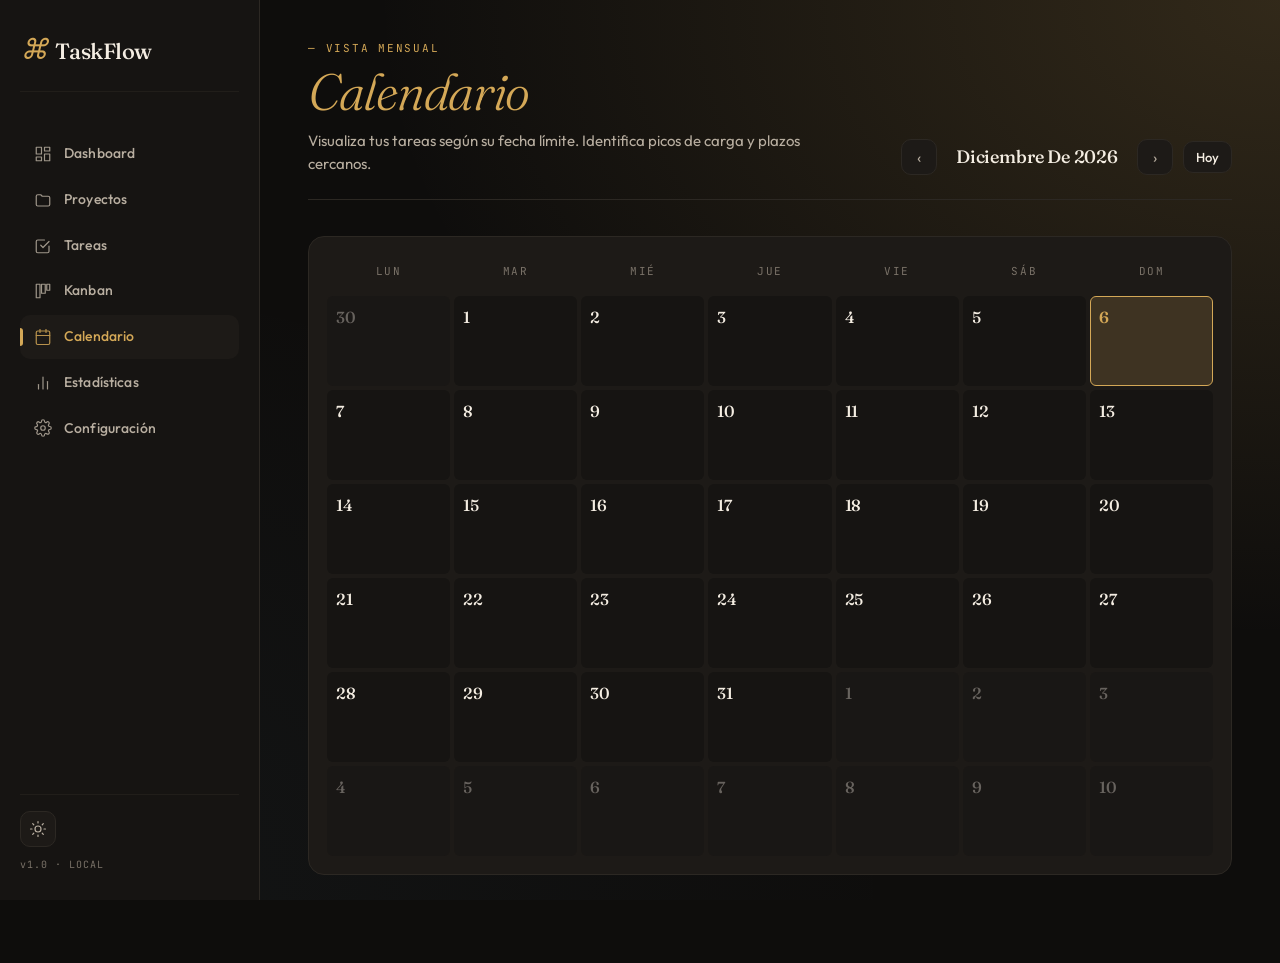
==== commit 330f2220: "Sin permanencia" ====
--- a/calendar.html
+++ b/calendar.html
@@ -1,46 +1,59 @@
 <!DOCTYPE html>
-<html lang="es" data-theme="light" data-page="calendar">
+<html lang="es">
 <head>
-<meta charset="UTF-8">
-<meta name="viewport" content="width=device-width, initial-scale=1.0">
-<title>Calendario — TaskFlow</title>
-<link rel="preconnect" href="https://fonts.googleapis.com">
-<link rel="preconnect" href="https://fonts.gstatic.com" crossorigin>
-<link href="https://fonts.googleapis.com/css2?family=Fraunces:ital,opsz,wght@0,9..144,300..900;1,9..144,300..900&family=DM+Sans:opsz,wght@9..40,300..700&family=JetBrains+Mono:wght@400;500&display=swap" rel="stylesheet">
-<link rel="stylesheet" href="css/styles.css">
+  <meta charset="UTF-8" />
+  <meta name="viewport" content="width=device-width, initial-scale=1.0" />
+  <script>
+    // Aplica el tema guardado ANTES de pintar para evitar flash
+    (function () {
+      try {
+        var t = localStorage.getItem('taskflow_theme') || 'dark';
+        document.documentElement.setAttribute('data-theme', t);
+      } catch (e) {
+        document.documentElement.setAttribute('data-theme', 'dark');
+      }
+    })();
+  </script>
+  <title>Calendario · TaskFlow</title>
+  <link rel="stylesheet" href="css/styles.css" />
+  <link rel="stylesheet" href="css/calendar.css" />
 </head>
 <body>
+  <div class="app">
+    <aside class="sidebar" id="sidebar-slot"></aside>
 
-<div class="app" id="app">
-  <main class="main">
-    <div id="topbar-mount"></div>
-    <div class="content">
-      <div class="cal-toolbar">
-        <h2 class="cal-month" id="cal-month-label">—</h2>
-        <div class="cal-nav">
-          <button class="btn btn-ghost btn-sm" id="cal-today">Hoy</button>
-          <button class="icon-btn" id="cal-prev"><svg class="icon" viewBox="0 0 24 24" fill="none" stroke="currentColor"><path d="M15 18l-6-6 6-6"/></svg></button>
-          <button class="icon-btn" id="cal-next"><svg class="icon" viewBox="0 0 24 24" fill="none" stroke="currentColor"><path d="M9 18l6-6-6-6"/></svg></button>
+    <main class="main">
+      <div class="page-header">
+        <div class="page-title-block">
+          <div class="eyebrow">— Vista mensual</div>
+          <h1 class="page-title"><em>Calendario</em></h1>
+          <p class="page-subtitle">Visualiza tus tareas según su fecha límite. Identifica picos de carga y plazos cercanos.</p>
+        </div>
+        <div class="cal-controls">
+          <button class="icon-btn" id="cal-prev" title="Mes anterior">‹</button>
+          <span class="cal-current" id="cal-current"></span>
+          <button class="icon-btn" id="cal-next" title="Mes siguiente">›</button>
+          <button class="btn btn-sm" id="cal-today">Hoy</button>
         </div>
       </div>
-      <div class="calendar">
+
+      <div class="cal-wrapper">
         <div class="cal-weekdays">
-          <div class="cal-weekday">Lun</div>
-          <div class="cal-weekday">Mar</div>
-          <div class="cal-weekday">Mié</div>
-          <div class="cal-weekday">Jue</div>
-          <div class="cal-weekday">Vie</div>
-          <div class="cal-weekday">Sáb</div>
-          <div class="cal-weekday">Dom</div>
+          <div>Lun</div><div>Mar</div><div>Mié</div><div>Jue</div><div>Vie</div><div>Sáb</div><div>Dom</div>
         </div>
         <div class="cal-grid" id="cal-grid"></div>
       </div>
-    </div>
-  </main>
-</div>
 
-<script src="js/store.js"></script>
-<script src="js/ui.js"></script>
-<script src="js/calendar.js"></script>
+      <!-- Detalles del día -->
+      <section class="card cal-day-details" id="cal-day-details" style="display:none;">
+        <h2 class="card-title" id="cal-day-title">Detalles</h2>
+        <div id="cal-day-tasks"></div>
+      </section>
+    </main>
+  </div>
+
+  <script src="js/storage.js"></script>
+  <script src="js/ui.js"></script>
+  <script src="js/calendar.js"></script>
 </body>
 </html>
--- a/css/styles.css
+++ b/css/styles.css
@@ -1,424 +1,471 @@
-/* ============================================
-   TaskFlow — Estilos compartidos
-   Diseño editorial cálido con acentos terracota
-   ============================================ */
+/* ============================================================
+   TaskFlow - Estilos globales
+   Estética: editorial moderna, oscura por defecto,
+   con acentos dorados y serif refinada
+   ============================================================ */
+
+@import url('https://fonts.googleapis.com/css2?family=Fraunces:opsz,wght@9..144,300;9..144,400;9..144,500;9..144,600;9..144,700&family=JetBrains+Mono:wght@400;500&family=Outfit:wght@300;400;500;600;700&display=swap');
 
 :root {
-  --bg: #F5F1EA;
-  --surface: #FFFFFF;
-  --surface-2: #EFEAE0;
-  --surface-3: #E8E2D6;
-  --text: #1A1B20;
-  --text-muted: #6B6B6B;
-  --text-soft: #9A938A;
-  --border: #E0DAD0;
-  --border-strong: #C8C2B6;
-  --accent: #C8553D;
-  --accent-hover: #B0432D;
-  --accent-soft: rgba(200, 85, 61, 0.1);
-  --success: #5C8D5A;
-  --success-soft: rgba(92, 141, 90, 0.12);
-  --warning: #D4A24A;
-  --warning-soft: rgba(212, 162, 74, 0.12);
-  --danger: #B8473D;
-  --danger-soft: rgba(184, 71, 61, 0.12);
-  --info: #4A7BA8;
-  --info-soft: rgba(74, 123, 168, 0.12);
-  --shadow-sm: 0 1px 2px rgba(26, 27, 32, 0.04);
-  --shadow: 0 2px 12px rgba(26, 27, 32, 0.06);
-  --shadow-lg: 0 12px 36px rgba(26, 27, 32, 0.10);
+  /* Colores - tema oscuro (por defecto) */
+  --bg: #0e0d0c;
+  --bg-soft: #161412;
+  --bg-elev: #1d1a17;
+  --bg-elev-2: #25211d;
+  --border: #2c2823;
+  --border-soft: #211e1a;
+  --text: #f4ede2;
+  --text-soft: #b8aea0;
+  --text-muted: #7a7268;
+  --accent: #d4a857;
+  --accent-soft: #b8923d;
+  --accent-glow: rgba(212, 168, 87, 0.18);
+  --danger: #d96b5e;
+  --success: #7ba87b;
+  --warning: #e0a44a;
+  --info: #6b9cb8;
+
+  /* Estados de prioridad */
+  --priority-alta: #d96b5e;
+  --priority-media: #e0a44a;
+  --priority-baja: #7ba87b;
+
+  /* Estados de tarea */
+  --status-pendiente: #7a7268;
+  --status-en_progreso: #6b9cb8;
+  --status-terminado: #7ba87b;
+
+  /* Tipografía */
+  --font-display: 'Fraunces', Georgia, serif;
+  --font-body: 'Outfit', -apple-system, sans-serif;
+  --font-mono: 'JetBrains Mono', monospace;
+
+  /* Métricas */
+  --radius-sm: 6px;
   --radius: 10px;
-  --radius-sm: 6px;
-  --radius-lg: 14px;
-  --font-display: 'Fraunces', Georgia, serif;
-  --font-body: 'DM Sans', system-ui, -apple-system, sans-serif;
-  --font-mono: 'JetBrains Mono', ui-monospace, monospace;
+  --radius-lg: 16px;
+  --shadow-sm: 0 1px 2px rgba(0,0,0,0.4);
+  --shadow: 0 4px 20px rgba(0,0,0,0.3);
+  --shadow-lg: 0 12px 40px rgba(0,0,0,0.5);
   --transition: 200ms cubic-bezier(0.4, 0, 0.2, 1);
 }
 
-[data-theme="dark"] {
-  --bg: #16171C;
-  --surface: #22242C;
-  --surface-2: #2A2D36;
-  --surface-3: #343742;
-  --text: #F5F1EA;
-  --text-muted: #A8A39A;
-  --text-soft: #6A6760;
-  --border: #353844;
-  --border-strong: #454956;
-  --accent: #E89178;
-  --accent-hover: #F0A088;
-  --accent-soft: rgba(232, 145, 120, 0.15);
-  --success: #82B280;
-  --success-soft: rgba(130, 178, 128, 0.15);
-  --warning: #E8C485;
-  --warning-soft: rgba(232, 196, 133, 0.15);
-  --danger: #D27068;
-  --danger-soft: rgba(210, 112, 104, 0.15);
-  --info: #7AAACE;
-  --info-soft: rgba(122, 170, 206, 0.15);
-  --shadow-sm: 0 1px 2px rgba(0, 0, 0, 0.2);
-  --shadow: 0 2px 12px rgba(0, 0, 0, 0.3);
-  --shadow-lg: 0 12px 36px rgba(0, 0, 0, 0.5);
-}
-
+[data-theme="light"] {
+  --bg: #faf6ef;
+  --bg-soft: #f3ede2;
+  --bg-elev: #ffffff;
+  --bg-elev-2: #f8f3ea;
+  --border: #e1d8c8;
+  --border-soft: #ece4d4;
+  --text: #1a1714;
+  --text-soft: #4d453c;
+  --text-muted: #8a7f72;
+  --accent: #a37e26;
+  --accent-soft: #8b6a1f;
+  --accent-glow: rgba(163, 126, 38, 0.15);
+  --shadow-sm: 0 1px 2px rgba(60,40,20,0.06);
+  --shadow: 0 4px 16px rgba(60,40,20,0.08);
+  --shadow-lg: 0 12px 40px rgba(60,40,20,0.12);
+}
+
+/* ---------- Reset ---------- */
 * { box-sizing: border-box; margin: 0; padding: 0; }
 
-html, body {
-  height: 100%;
+html { scroll-behavior: smooth; }
+
+body {
   font-family: var(--font-body);
-  font-size: 15px;
-  line-height: 1.5;
+  background: var(--bg);
   color: var(--text);
-  background: var(--bg);
+  line-height: 1.55;
+  min-height: 100vh;
   -webkit-font-smoothing: antialiased;
-  -moz-osx-font-smoothing: grayscale;
-  transition: background var(--transition), color var(--transition);
-}
-
-body {
-  background-image: radial-gradient(circle at 1px 1px, var(--text-soft) 0.5px, transparent 0);
-  background-size: 24px 24px;
+  background-image:
+    radial-gradient(ellipse at top right, var(--accent-glow), transparent 50%),
+    radial-gradient(ellipse at bottom left, rgba(107, 156, 184, 0.06), transparent 50%);
   background-attachment: fixed;
-  background-color: var(--bg);
-  background-blend-mode: soft-light;
-}
-
-[data-theme="dark"] body {
-  background-image: radial-gradient(circle at 1px 1px, rgba(255,255,255,0.025) 0.5px, transparent 0);
-}
-
-::selection { background: var(--accent-soft); color: var(--accent); }
-
-button { font-family: inherit; cursor: pointer; border: none; background: none; color: inherit; }
-input, textarea, select { font-family: inherit; font-size: inherit; color: inherit; }
-a { color: inherit; text-decoration: none; }
-
-/* ============================================
-   Layout
-   ============================================ */
+}
+
+button, input, textarea, select {
+  font-family: inherit;
+  font-size: inherit;
+  color: inherit;
+}
+
+a { color: var(--accent); text-decoration: none; }
+
+/* ---------- Layout ---------- */
 .app {
   display: grid;
-  grid-template-columns: 248px 1fr;
+  grid-template-columns: 260px 1fr;
   min-height: 100vh;
 }
 
-/* Sidebar */
+/* ---------- Sidebar ---------- */
 .sidebar {
-  background: var(--surface);
+  background: var(--bg-soft);
   border-right: 1px solid var(--border);
-  padding: 28px 18px;
-  display: flex;
-  flex-direction: column;
+  padding: 28px 20px;
   position: sticky;
   top: 0;
   height: 100vh;
-  z-index: 10;
+  overflow-y: auto;
+  display: flex;
+  flex-direction: column;
 }
 
 .brand {
   display: flex;
   align-items: baseline;
-  gap: 6px;
-  padding: 0 8px 28px;
-  border-bottom: 1px solid var(--border);
-  margin-bottom: 20px;
+  gap: 8px;
+  margin-bottom: 40px;
+  padding-bottom: 20px;
+  border-bottom: 1px solid var(--border-soft);
 }
 
 .brand-mark {
   font-family: var(--font-display);
-  font-weight: 600;
+  font-style: italic;
+  font-weight: 400;
   font-size: 28px;
-  font-style: italic;
+  color: var(--accent);
   letter-spacing: -0.02em;
-  color: var(--text);
-  font-variation-settings: 'opsz' 144;
-}
-
-.brand-mark .accent { color: var(--accent); }
-
-.brand-tag {
-  font-family: var(--font-mono);
-  font-size: 9px;
-  text-transform: uppercase;
-  letter-spacing: 0.15em;
-  color: var(--text-soft);
-  margin-left: auto;
-  padding: 3px 6px;
-  border: 1px solid var(--border-strong);
-  border-radius: 4px;
+}
+
+.brand-name {
+  font-family: var(--font-display);
+  font-weight: 500;
+  font-size: 22px;
+  letter-spacing: -0.02em;
 }
 
 .nav { display: flex; flex-direction: column; gap: 2px; flex: 1; }
 
-.nav-section {
-  font-family: var(--font-mono);
-  font-size: 10px;
-  text-transform: uppercase;
-  letter-spacing: 0.12em;
-  color: var(--text-soft);
-  padding: 14px 12px 6px;
-}
-
-.nav-item {
+.nav a {
   display: flex;
   align-items: center;
   gap: 12px;
-  padding: 9px 12px;
-  border-radius: var(--radius-sm);
+  padding: 11px 14px;
+  color: var(--text-soft);
+  border-radius: var(--radius);
   font-size: 14px;
-  color: var(--text-muted);
-  transition: all var(--transition);
   font-weight: 500;
-  border: 1px solid transparent;
-}
-
-.nav-item:hover {
-  background: var(--surface-2);
-  color: var(--text);
-}
-
-.nav-item.active {
-  background: var(--accent-soft);
-  color: var(--accent);
-  border-color: var(--accent-soft);
-}
-
-.nav-item .icon {
+  letter-spacing: 0.01em;
+  transition: var(--transition);
+  position: relative;
+}
+
+.nav a:hover { background: var(--bg-elev); color: var(--text); }
+
+.nav a.active {
+  background: var(--bg-elev);
+  color: var(--accent);
+}
+
+.nav a.active::before {
+  content: '';
+  position: absolute;
+  left: 0;
+  top: 50%;
+  transform: translateY(-50%);
+  width: 3px;
+  height: 18px;
+  background: var(--accent);
+  border-radius: 0 3px 3px 0;
+}
+
+.nav-icon {
   width: 18px;
   height: 18px;
   flex-shrink: 0;
-  stroke-width: 1.8;
-}
-
-.nav-item .badge {
-  margin-left: auto;
-  background: var(--surface-3);
-  color: var(--text-muted);
-  font-size: 11px;
-  padding: 1px 7px;
-  border-radius: 10px;
-  font-weight: 600;
-  font-family: var(--font-mono);
-}
-
-.nav-item.active .badge { background: var(--accent); color: white; }
-
-.storage-status {
-  margin-top: auto;
-  padding: 14px;
-  background: var(--surface-2);
-  border-radius: var(--radius);
-  font-size: 12px;
-  border: 1px solid var(--border);
-}
-
-.storage-status-row {
-  display: flex;
-  align-items: center;
+  opacity: 0.85;
+}
+
+.sidebar-footer {
+  padding-top: 16px;
+  border-top: 1px solid var(--border-soft);
+  display: flex;
+  flex-direction: column;
+  gap: 10px;
+}
+
+.sidebar-actions {
+  display: flex;
   gap: 8px;
-  margin-bottom: 6px;
-}
-
-.storage-dot {
-  width: 8px;
-  height: 8px;
-  border-radius: 50%;
-  background: var(--success);
-  box-shadow: 0 0 0 3px var(--success-soft);
-  flex-shrink: 0;
-}
-
-.storage-label {
-  font-family: var(--font-mono);
-  font-size: 10px;
-  text-transform: uppercase;
-  letter-spacing: 0.1em;
-  color: var(--text-muted);
-}
-
-.storage-meta {
-  font-family: var(--font-mono);
-  font-size: 11px;
-  color: var(--text);
-}
-
-/* Main */
-.main {
-  display: flex;
-  flex-direction: column;
-  min-width: 0;
-}
-
-.topbar {
-  display: flex;
-  align-items: center;
-  justify-content: space-between;
-  padding: 22px 36px;
-  border-bottom: 1px solid var(--border);
-  background: color-mix(in srgb, var(--bg) 85%, transparent);
-  position: sticky;
-  top: 0;
-  z-index: 5;
-  backdrop-filter: blur(8px);
-}
-
-.page-meta { display: flex; flex-direction: column; gap: 2px; }
-
-.page-eyebrow {
-  font-family: var(--font-mono);
-  font-size: 10px;
-  text-transform: uppercase;
-  letter-spacing: 0.18em;
-  color: var(--text-soft);
-}
-
-.page-title {
-  font-family: var(--font-display);
-  font-size: 28px;
-  font-weight: 500;
-  letter-spacing: -0.02em;
-  color: var(--text);
-  font-variation-settings: 'opsz' 144;
-  line-height: 1.1;
-}
-
-.page-title em {
-  font-style: italic;
-  color: var(--accent);
-  font-weight: 400;
-}
-
-.topbar-actions { display: flex; align-items: center; gap: 8px; }
+}
 
 .icon-btn {
-  width: 38px;
-  height: 38px;
+  width: 36px;
+  height: 36px;
   display: inline-flex;
   align-items: center;
   justify-content: center;
-  border-radius: var(--radius-sm);
-  color: var(--text-muted);
-  transition: all var(--transition);
-  border: 1px solid transparent;
+  background: var(--bg-elev);
+  border: 1px solid var(--border);
+  border-radius: var(--radius);
+  color: var(--text-soft);
+  cursor: pointer;
+  transition: var(--transition);
 }
 
 .icon-btn:hover {
-  background: var(--surface-2);
-  color: var(--text);
-  border-color: var(--border);
-}
-
-.icon-btn .icon { width: 18px; height: 18px; stroke-width: 1.8; }
-
-/* Content */
-.content {
-  padding: 32px 36px 60px;
+  color: var(--accent);
+  border-color: var(--accent);
+}
+
+/* ---------- Main ---------- */
+.main {
+  padding: 40px 48px 64px;
   max-width: 1400px;
   width: 100%;
-  flex: 1;
-}
-
-@keyframes fadeIn {
-  from { opacity: 0; transform: translateY(6px); }
-  to { opacity: 1; transform: translateY(0); }
-}
-
-.content > * { animation: fadeIn 320ms ease; }
-
-/* ============================================
-   Buttons & generic
-   ============================================ */
+}
+
+.page-header {
+  display: flex;
+  align-items: flex-end;
+  justify-content: space-between;
+  flex-wrap: wrap;
+  gap: 20px;
+  margin-bottom: 36px;
+  padding-bottom: 24px;
+  border-bottom: 1px solid var(--border);
+}
+
+.page-title-block .eyebrow {
+  font-family: var(--font-mono);
+  font-size: 11px;
+  letter-spacing: 0.16em;
+  text-transform: uppercase;
+  color: var(--accent);
+  margin-bottom: 8px;
+}
+
+.page-title {
+  font-family: var(--font-display);
+  font-weight: 400;
+  font-size: clamp(36px, 4vw, 52px);
+  letter-spacing: -0.025em;
+  line-height: 1.05;
+}
+
+.page-title em {
+  font-style: italic;
+  font-weight: 300;
+  color: var(--accent);
+}
+
+.page-subtitle {
+  margin-top: 10px;
+  color: var(--text-soft);
+  font-size: 15px;
+  max-width: 520px;
+}
+
+/* ---------- Botones ---------- */
 .btn {
   display: inline-flex;
   align-items: center;
   gap: 8px;
-  padding: 9px 16px;
-  border-radius: var(--radius-sm);
+  padding: 11px 18px;
+  background: var(--bg-elev);
+  color: var(--text);
+  border: 1px solid var(--border);
+  border-radius: var(--radius);
   font-size: 14px;
   font-weight: 500;
-  transition: all var(--transition);
-  border: 1px solid transparent;
+  cursor: pointer;
+  transition: var(--transition);
   white-space: nowrap;
 }
 
-.btn .icon { width: 16px; height: 16px; stroke-width: 2; }
-
-.btn-primary { background: var(--text); color: var(--bg); }
-.btn-primary:hover { background: var(--accent); }
-
-.btn-accent { background: var(--accent); color: white; }
-.btn-accent:hover { background: var(--accent-hover); transform: translateY(-1px); box-shadow: var(--shadow); }
-
-.btn-ghost {
-  background: transparent;
-  color: var(--text-muted);
-  border-color: var(--border);
-}
-.btn-ghost:hover { background: var(--surface-2); color: var(--text); border-color: var(--border-strong); }
+.btn:hover {
+  border-color: var(--accent);
+  color: var(--accent);
+}
+
+.btn-primary {
+  background: var(--accent);
+  color: #1a1410;
+  border-color: var(--accent);
+}
+
+.btn-primary:hover {
+  background: var(--accent-soft);
+  color: #1a1410;
+  border-color: var(--accent-soft);
+}
 
 .btn-danger {
-  background: transparent;
   color: var(--danger);
   border-color: var(--border);
 }
-.btn-danger:hover { background: var(--danger-soft); border-color: var(--danger); }
-
-.btn-sm { padding: 6px 12px; font-size: 13px; }
-.btn-lg { padding: 12px 22px; font-size: 15px; }
-
+
+.btn-danger:hover { background: var(--danger); color: white; border-color: var(--danger); }
+
+.btn-ghost { background: transparent; border-color: transparent; }
+.btn-ghost:hover { background: var(--bg-elev); }
+
+.btn-sm { padding: 7px 12px; font-size: 13px; }
+
+/* ---------- Cards ---------- */
 .card {
-  background: var(--surface);
+  background: var(--bg-elev);
+  border: 1px solid var(--border);
+  border-radius: var(--radius-lg);
+  padding: 24px;
+  transition: var(--transition);
+}
+
+.card:hover { border-color: var(--border); }
+
+.card-title {
+  font-family: var(--font-display);
+  font-weight: 500;
+  font-size: 20px;
+  letter-spacing: -0.01em;
+  margin-bottom: 4px;
+}
+
+.card-subtitle {
+  font-size: 13px;
+  color: var(--text-muted);
+  margin-bottom: 16px;
+}
+
+/* ---------- Inputs ---------- */
+.field { display: flex; flex-direction: column; gap: 6px; margin-bottom: 14px; }
+
+.field label {
+  font-size: 12px;
+  font-weight: 500;
+  letter-spacing: 0.04em;
+  text-transform: uppercase;
+  color: var(--text-muted);
+}
+
+.input, .select, .textarea {
+  width: 100%;
+  padding: 10px 12px;
+  background: var(--bg);
   border: 1px solid var(--border);
   border-radius: var(--radius);
-  padding: 22px;
-  transition: all var(--transition);
-}
-
-.card:hover { box-shadow: var(--shadow); }
-
-/* Empty state */
-.empty {
-  text-align: center;
-  padding: 64px 24px;
-  color: var(--text-muted);
-}
-.empty-mark {
-  font-family: var(--font-display);
-  font-size: 64px;
-  font-style: italic;
-  font-weight: 300;
-  color: var(--text-soft);
-  margin-bottom: 12px;
-  font-variation-settings: 'opsz' 144;
-  line-height: 1;
-}
-.empty h3 {
+  color: var(--text);
+  font-size: 14px;
+  transition: var(--transition);
+}
+
+.input:focus, .select:focus, .textarea:focus {
+  outline: none;
+  border-color: var(--accent);
+  box-shadow: 0 0 0 3px var(--accent-glow);
+}
+
+.textarea { resize: vertical; min-height: 80px; font-family: var(--font-body); }
+
+/* ---------- Modal ---------- */
+.modal-backdrop {
+  position: fixed;
+  inset: 0;
+  background: rgba(0, 0, 0, 0.55);
+  backdrop-filter: blur(6px);
+  display: none;
+  align-items: center;
+  justify-content: center;
+  z-index: 100;
+  padding: 20px;
+  animation: fade-in 200ms ease;
+}
+
+.modal-backdrop.show { display: flex; }
+
+.modal {
+  background: var(--bg-elev);
+  border: 1px solid var(--border);
+  border-radius: var(--radius-lg);
+  padding: 32px;
+  width: 100%;
+  max-width: 520px;
+  box-shadow: var(--shadow-lg);
+  animation: slide-up 250ms cubic-bezier(0.4, 0, 0.2, 1);
+}
+
+.modal-header {
+  margin-bottom: 24px;
+  padding-bottom: 16px;
+  border-bottom: 1px solid var(--border-soft);
+}
+
+.modal-title {
   font-family: var(--font-display);
   font-weight: 500;
-  font-size: 22px;
+  font-size: 26px;
+  letter-spacing: -0.02em;
+}
+
+.modal-actions {
+  display: flex;
+  justify-content: flex-end;
+  gap: 10px;
+  margin-top: 24px;
+  padding-top: 16px;
+  border-top: 1px solid var(--border-soft);
+}
+
+@keyframes fade-in { from { opacity: 0; } to { opacity: 1; } }
+@keyframes slide-up {
+  from { opacity: 0; transform: translateY(16px); }
+  to { opacity: 1; transform: translateY(0); }
+}
+
+/* ---------- Toast ---------- */
+#toast-container {
+  position: fixed;
+  bottom: 24px;
+  right: 24px;
+  display: flex;
+  flex-direction: column;
+  gap: 10px;
+  z-index: 200;
+  pointer-events: none;
+}
+
+.toast {
+  background: var(--bg-elev-2);
+  border: 1px solid var(--border);
+  border-left: 3px solid var(--accent);
   color: var(--text);
-  margin-bottom: 8px;
-  letter-spacing: -0.01em;
-}
-.empty p { font-size: 14px; max-width: 380px; margin: 0 auto 20px; }
-
-/* Pills */
-.pill {
+  padding: 12px 18px;
+  border-radius: var(--radius);
+  box-shadow: var(--shadow-lg);
+  font-size: 14px;
+  min-width: 240px;
+  max-width: 380px;
+  opacity: 0;
+  transform: translateX(20px);
+  transition: 250ms cubic-bezier(0.4, 0, 0.2, 1);
+  pointer-events: auto;
+}
+
+.toast-show { opacity: 1; transform: translateX(0); }
+.toast-success { border-left-color: var(--success); }
+.toast-error { border-left-color: var(--danger); }
+.toast-warning { border-left-color: var(--warning); }
+
+/* ---------- Badges ---------- */
+.badge {
   display: inline-flex;
   align-items: center;
-  gap: 5px;
+  gap: 6px;
   padding: 3px 9px;
-  border-radius: 999px;
   font-size: 11px;
   font-weight: 600;
-  font-family: var(--font-mono);
+  letter-spacing: 0.05em;
   text-transform: uppercase;
-  letter-spacing: 0.06em;
-  border: 1px solid transparent;
-}
-
-.pill::before {
+  border-radius: 999px;
+  border: 1px solid var(--border);
+}
+
+.badge::before {
   content: '';
   width: 6px;
   height: 6px;
@@ -426,927 +473,68 @@
   background: currentColor;
 }
 
-.pill-pendiente { background: var(--surface-3); color: var(--text-muted); }
-.pill-en-progreso { background: var(--info-soft); color: var(--info); }
-.pill-terminado { background: var(--success-soft); color: var(--success); }
-.pill-alta { background: var(--danger-soft); color: var(--danger); }
-.pill-media { background: var(--warning-soft); color: var(--warning); }
-.pill-baja { background: var(--success-soft); color: var(--success); }
-
-.section-title {
-  font-family: var(--font-display);
-  font-size: 20px;
-  font-weight: 500;
-  letter-spacing: -0.01em;
+.badge-priority-alta { color: var(--priority-alta); border-color: var(--priority-alta); }
+.badge-priority-media { color: var(--priority-media); border-color: var(--priority-media); }
+.badge-priority-baja { color: var(--priority-baja); border-color: var(--priority-baja); }
+
+.badge-status-pendiente { color: var(--status-pendiente); border-color: var(--border); }
+.badge-status-en_progreso { color: var(--status-en_progreso); border-color: var(--status-en_progreso); }
+.badge-status-terminado { color: var(--status-terminado); border-color: var(--status-terminado); }
+
+/* ---------- Empty State ---------- */
+.empty-state {
+  text-align: center;
+  padding: 60px 20px;
+  color: var(--text-muted);
+}
+
+.empty-state .icon {
+  font-family: var(--font-display);
+  font-style: italic;
+  font-size: 64px;
+  color: var(--accent);
+  opacity: 0.5;
+  margin-bottom: 16px;
+}
+
+.empty-state h3 {
+  font-family: var(--font-display);
+  font-weight: 400;
+  font-size: 22px;
   color: var(--text);
-  margin-bottom: 16px;
-  font-variation-settings: 'opsz' 144;
-  display: flex;
-  align-items: center;
-  justify-content: space-between;
-}
-
-.section-title em { font-style: italic; color: var(--accent); }
-
-/* ============================================
-   Dashboard
-   ============================================ */
-.stat-grid {
-  display: grid;
-  grid-template-columns: repeat(auto-fit, minmax(220px, 1fr));
-  gap: 16px;
-  margin-bottom: 28px;
-}
-
-.stat-card {
-  background: var(--surface);
-  border: 1px solid var(--border);
-  border-radius: var(--radius);
-  padding: 22px 24px;
-  position: relative;
-  overflow: hidden;
-}
-
-.stat-card::before {
-  content: '';
-  position: absolute;
-  top: 0; left: 0; right: 0;
-  height: 3px;
-  background: var(--accent);
-  opacity: 0.6;
-}
-
-.stat-card:nth-child(2)::before { background: var(--info); }
-.stat-card:nth-child(3)::before { background: var(--success); }
-.stat-card:nth-child(4)::before { background: var(--warning); }
-
-.stat-label {
-  font-family: var(--font-mono);
-  font-size: 10px;
-  text-transform: uppercase;
-  letter-spacing: 0.14em;
-  color: var(--text-muted);
-  margin-bottom: 10px;
-}
-
-.stat-value {
-  font-family: var(--font-display);
-  font-size: 44px;
-  font-weight: 400;
-  color: var(--text);
-  line-height: 1;
-  letter-spacing: -0.03em;
-  margin-bottom: 6px;
-  font-variation-settings: 'opsz' 144;
-}
-
-.stat-trend {
-  font-size: 12px;
-  color: var(--text-soft);
-  font-family: var(--font-mono);
-}
-
-.dashboard-grid {
-  display: grid;
-  grid-template-columns: 2fr 1fr;
-  gap: 16px;
-}
-
-.activity-list { list-style: none; display: flex; flex-direction: column; gap: 2px; }
-
-.activity-item {
-  display: flex;
-  gap: 12px;
-  padding: 10px 0;
-  border-bottom: 1px dashed var(--border);
-  font-size: 13px;
-}
-
-.activity-item:last-child { border-bottom: none; }
-
-.activity-time {
-  font-family: var(--font-mono);
-  font-size: 10px;
-  color: var(--text-soft);
-  white-space: nowrap;
-  padding-top: 2px;
-  min-width: 64px;
-}
-
-.activity-text { color: var(--text-muted); flex: 1; }
-.activity-text strong { color: var(--text); font-weight: 500; }
-
-.task-mini {
-  padding: 9px 10px;
-  border: 1px solid var(--border);
-  border-radius: 6px;
-  margin-bottom: 6px;
-  cursor: pointer;
-  transition: all var(--transition);
-}
-
-.task-mini:hover { border-color: var(--border-strong); }
-
-.task-mini-title { font-size: 13px; font-weight: 500; margin-bottom: 4px; }
-.task-mini-meta { display: flex; gap: 8px; align-items: center; font-size: 11px; color: var(--text-muted); }
-
-/* ============================================
-   Projects
-   ============================================ */
-.projects-grid {
-  display: grid;
-  grid-template-columns: repeat(auto-fill, minmax(290px, 1fr));
-  gap: 16px;
-}
-
-.project-card {
-  background: var(--surface);
-  border: 1px solid var(--border);
-  border-radius: var(--radius);
-  padding: 0;
-  transition: all var(--transition);
-  overflow: hidden;
-  display: flex;
-  flex-direction: column;
-}
-
-.project-card:hover {
-  box-shadow: var(--shadow);
-  transform: translateY(-2px);
-  border-color: var(--border-strong);
-}
-
-.project-card-stripe {
-  height: 6px;
-  background: var(--accent);
-}
-
-.project-card-body { padding: 20px 22px; flex: 1; display: flex; flex-direction: column; }
-
-.project-card-head {
-  display: flex;
-  justify-content: space-between;
-  align-items: flex-start;
-  gap: 8px;
-  margin-bottom: 6px;
-}
-
-.project-name {
-  font-family: var(--font-display);
-  font-size: 19px;
-  font-weight: 500;
-  color: var(--text);
-  letter-spacing: -0.01em;
-  font-variation-settings: 'opsz' 144;
-  line-height: 1.25;
-}
-
-.project-desc {
-  font-size: 13px;
-  color: var(--text-muted);
-  margin-bottom: 16px;
-  display: -webkit-box;
-  -webkit-line-clamp: 2;
-  -webkit-box-orient: vertical;
-  overflow: hidden;
-  min-height: 38px;
-}
-
-.project-progress { margin-bottom: 14px; }
-
-.progress-bar {
-  height: 5px;
-  background: var(--surface-3);
-  border-radius: 3px;
-  overflow: hidden;
-}
-
-.progress-fill {
-  height: 100%;
-  background: var(--accent);
-  border-radius: 3px;
-  transition: width 600ms cubic-bezier(0.4, 0, 0.2, 1);
-}
-
-.progress-meta {
-  display: flex;
-  justify-content: space-between;
-  font-family: var(--font-mono);
-  font-size: 10px;
-  text-transform: uppercase;
-  letter-spacing: 0.1em;
-  color: var(--text-muted);
-  margin-bottom: 6px;
-}
-
-.project-stats {
-  display: flex;
-  gap: 14px;
-  font-size: 12px;
-  color: var(--text-muted);
-  border-top: 1px solid var(--border);
-  padding-top: 14px;
-  margin-top: auto;
-}
-
-.project-stats span { display: inline-flex; align-items: center; gap: 5px; }
-.project-stats strong { color: var(--text); font-weight: 600; }
-
-.project-actions {
-  display: flex;
-  gap: 4px;
-  opacity: 0;
-  transition: opacity var(--transition);
-}
-.project-card:hover .project-actions { opacity: 1; }
-
-.icon-btn-sm {
-  width: 28px;
-  height: 28px;
-  display: inline-flex;
-  align-items: center;
-  justify-content: center;
-  border-radius: 6px;
-  color: var(--text-muted);
-  transition: all var(--transition);
-}
-.icon-btn-sm:hover { background: var(--surface-2); color: var(--text); }
-.icon-btn-sm .icon { width: 14px; height: 14px; stroke-width: 1.8; }
-.icon-btn-sm.danger:hover { background: var(--danger-soft); color: var(--danger); }
-
-/* ============================================
-   Tasks list
-   ============================================ */
-.toolbar {
-  display: flex;
-  gap: 12px;
-  margin-bottom: 20px;
-  align-items: center;
-  flex-wrap: wrap;
-}
-
-.toolbar select, .toolbar input {
-  padding: 8px 12px;
-  background: var(--surface);
-  border: 1px solid var(--border);
-  border-radius: var(--radius-sm);
-  font-size: 13px;
-}
-
-.tasks-table {
-  background: var(--surface);
-  border: 1px solid var(--border);
-  border-radius: var(--radius);
-  overflow: hidden;
-}
-
-.tasks-table-head {
-  display: grid;
-  grid-template-columns: 2.5fr 1fr 0.9fr 0.9fr 1fr 1fr 80px;
-  padding: 14px 20px;
-  background: var(--surface-2);
-  border-bottom: 1px solid var(--border);
-  font-family: var(--font-mono);
-  font-size: 10px;
-  text-transform: uppercase;
-  letter-spacing: 0.12em;
-  color: var(--text-muted);
-  font-weight: 600;
-}
-
-.tasks-row {
-  display: grid;
-  grid-template-columns: 2.5fr 1fr 0.9fr 0.9fr 1fr 1fr 80px;
-  padding: 14px 20px;
-  border-bottom: 1px solid var(--border);
-  align-items: center;
-  font-size: 13.5px;
-  transition: background var(--transition);
-  cursor: pointer;
-}
-
-.tasks-row:last-child { border-bottom: none; }
-.tasks-row:hover { background: var(--surface-2); }
-
-.tasks-row-title { font-weight: 500; color: var(--text); }
-.tasks-row-title.done { text-decoration: line-through; color: var(--text-soft); }
-.tasks-row-project { font-size: 12px; color: var(--text-muted); }
-.tasks-row-project::before {
-  content: '●';
-  margin-right: 4px;
-  color: var(--proj-color, var(--accent));
-}
-
-.tasks-row-actions {
-  display: flex;
-  gap: 4px;
-  opacity: 0;
-  transition: opacity var(--transition);
-  justify-content: flex-end;
-}
-.tasks-row:hover .tasks-row-actions { opacity: 1; }
-
+  margin-bottom: 8px;
+}
+
+.empty-state p { font-size: 14px; max-width: 360px; margin: 0 auto; }
+
+/* ---------- Responsive ---------- */
 @media (max-width: 900px) {
-  .tasks-table-head { display: none; }
-  .tasks-row {
-    grid-template-columns: 1fr;
-    gap: 6px;
-    padding: 16px 18px;
-  }
-  .tasks-row-actions { opacity: 1; justify-content: flex-start; }
-}
-
-/* ============================================
-   Kanban
-   ============================================ */
-.kanban {
-  display: grid;
-  grid-template-columns: repeat(3, 1fr);
-  gap: 16px;
-  align-items: start;
-}
-
-.kanban-col {
-  background: var(--surface-2);
-  border: 1px solid var(--border);
-  border-radius: var(--radius);
-  padding: 14px;
-  min-height: 300px;
-  transition: all var(--transition);
-}
-
-.kanban-col.drag-over {
-  background: var(--accent-soft);
-  border-color: var(--accent);
-  border-style: dashed;
-}
-
-.kanban-col-head {
-  display: flex;
-  justify-content: space-between;
-  align-items: center;
-  margin-bottom: 14px;
-  padding: 0 4px 12px;
-  border-bottom: 1px solid var(--border);
-}
-
-.kanban-col-title {
-  font-family: var(--font-mono);
-  font-size: 11px;
-  text-transform: uppercase;
-  letter-spacing: 0.14em;
-  color: var(--text-muted);
-  display: flex;
-  align-items: center;
-  gap: 8px;
-}
-
-.kanban-col-title::before {
-  content: '';
-  width: 8px;
-  height: 8px;
-  border-radius: 50%;
-  background: var(--text-soft);
-}
-
-.kanban-col[data-status="pendiente"] .kanban-col-title::before { background: var(--text-muted); }
-.kanban-col[data-status="en-progreso"] .kanban-col-title::before { background: var(--info); }
-.kanban-col[data-status="terminado"] .kanban-col-title::before { background: var(--success); }
-
-.kanban-count {
-  font-family: var(--font-display);
-  font-size: 18px;
-  color: var(--text);
-  font-weight: 500;
-  font-variation-settings: 'opsz' 144;
-}
-
-.kanban-list { display: flex; flex-direction: column; gap: 8px; min-height: 50px; }
-
-.kanban-card {
-  background: var(--surface);
-  border: 1px solid var(--border);
-  border-radius: var(--radius-sm);
-  padding: 12px 14px;
-  cursor: grab;
-  transition: all var(--transition);
-}
-
-.kanban-card:hover { border-color: var(--border-strong); box-shadow: var(--shadow-sm); }
-.kanban-card:active { cursor: grabbing; }
-.kanban-card.dragging { opacity: 0.4; transform: rotate(1deg); }
-
-.kanban-card-title {
-  font-weight: 500;
-  font-size: 13.5px;
-  color: var(--text);
-  margin-bottom: 4px;
-  line-height: 1.35;
-}
-
-.kanban-card-project {
-  font-size: 11px;
-  margin-bottom: 8px;
-  font-family: var(--font-mono);
-  text-transform: uppercase;
-  letter-spacing: 0.06em;
-}
-
-.kanban-card-meta {
-  display: flex;
-  justify-content: space-between;
-  align-items: center;
-  gap: 6px;
-  margin-top: 8px;
-}
-
-.kanban-card-due {
-  font-size: 11px;
-  color: var(--text-soft);
-  display: inline-flex;
-  align-items: center;
-  gap: 4px;
-}
-
-.kanban-card-due.overdue { color: var(--danger); font-weight: 600; }
-
-.kanban-card-assignee {
-  width: 22px;
-  height: 22px;
-  border-radius: 50%;
-  background: var(--accent-soft);
-  color: var(--accent);
-  font-size: 11px;
-  font-weight: 600;
-  display: inline-flex;
-  align-items: center;
-  justify-content: center;
-}
-
-/* ============================================
-   Calendar
-   ============================================ */
-.cal-toolbar {
-  display: flex;
-  align-items: center;
-  justify-content: space-between;
-  margin-bottom: 20px;
-}
-
-.cal-month {
-  font-family: var(--font-display);
-  font-size: 24px;
-  font-weight: 500;
-  letter-spacing: -0.01em;
-  color: var(--text);
-  font-variation-settings: 'opsz' 144;
-}
-
-.cal-month em { font-style: italic; color: var(--accent); }
-
-.cal-nav { display: flex; gap: 4px; align-items: center; }
-
-.calendar {
-  background: var(--surface);
-  border: 1px solid var(--border);
-  border-radius: var(--radius);
-  overflow: hidden;
-}
-
-.cal-weekdays {
-  display: grid;
-  grid-template-columns: repeat(7, 1fr);
-  background: var(--surface-2);
-  border-bottom: 1px solid var(--border);
-}
-
-.cal-weekday {
-  padding: 12px 14px;
-  font-family: var(--font-mono);
-  font-size: 11px;
-  text-transform: uppercase;
-  letter-spacing: 0.12em;
-  color: var(--text-muted);
-}
-
-.cal-grid {
-  display: grid;
-  grid-template-columns: repeat(7, 1fr);
-}
-
-.cal-day {
-  min-height: 96px;
-  padding: 8px 10px;
-  border-right: 1px solid var(--border);
-  border-bottom: 1px solid var(--border);
-  font-size: 13px;
-  position: relative;
-}
-
-.cal-day:nth-child(7n) { border-right: none; }
-
-.cal-day.other-month { background: var(--surface-2); color: var(--text-soft); }
-
-.cal-day.today .cal-day-num {
-  background: var(--accent);
-  color: white;
-  width: 22px;
-  height: 22px;
-  border-radius: 50%;
-  display: inline-flex;
-  align-items: center;
-  justify-content: center;
-  font-weight: 600;
-}
-
-.cal-day-num {
-  font-family: var(--font-mono);
-  font-size: 12px;
-  font-weight: 500;
-  margin-bottom: 6px;
-  display: inline-block;
-  min-width: 22px;
-}
-
-.cal-task {
-  font-size: 11px;
-  padding: 3px 7px;
-  margin-bottom: 3px;
-  background: var(--accent-soft);
-  color: var(--accent);
-  border-radius: 4px;
-  cursor: pointer;
-  white-space: nowrap;
-  overflow: hidden;
-  text-overflow: ellipsis;
-  border-left: 2px solid var(--accent);
-  transition: all var(--transition);
-}
-
-.cal-task.terminado { background: var(--success-soft); color: var(--success); border-left-color: var(--success); text-decoration: line-through; opacity: 0.7; }
-.cal-task.en-progreso { background: var(--info-soft); color: var(--info); border-left-color: var(--info); }
-.cal-task.pendiente { background: var(--warning-soft); color: var(--warning); border-left-color: var(--warning); }
-
-.cal-task:hover { transform: translateX(2px); }
-
-/* ============================================
-   Statistics
-   ============================================ */
-.stats-grid {
-  display: grid;
-  grid-template-columns: 1fr 1fr;
-  gap: 16px;
-  margin-bottom: 16px;
-}
-
-.chart-card {
-  background: var(--surface);
-  border: 1px solid var(--border);
-  border-radius: var(--radius);
-  padding: 22px;
-}
-
-.chart-wrap { position: relative; height: 280px; }
-
-.proj-progress-list { display: flex; flex-direction: column; gap: 16px; }
-
-.proj-progress-item { display: flex; flex-direction: column; gap: 8px; }
-
-.proj-progress-head { display: flex; justify-content: space-between; align-items: baseline; }
-
-.proj-progress-name { font-weight: 500; font-size: 14px; }
-.proj-progress-pct {
-  font-family: var(--font-display);
-  font-size: 16px;
-  font-weight: 500;
-  color: var(--accent);
-  font-variation-settings: 'opsz' 144;
-}
-
-.proj-progress-meta { font-family: var(--font-mono); font-size: 11px; color: var(--text-muted); }
-
-/* ============================================
-   Users
-   ============================================ */
-.users-grid {
-  display: grid;
-  grid-template-columns: repeat(auto-fill, minmax(220px, 1fr));
-  gap: 14px;
-}
-
-.user-card {
-  background: var(--surface);
-  border: 1px solid var(--border);
-  border-radius: var(--radius);
-  padding: 20px;
-  display: flex;
-  align-items: center;
-  gap: 14px;
-  transition: all var(--transition);
-}
-
-.user-card:hover { box-shadow: var(--shadow); }
-
-.user-avatar {
-  width: 44px;
-  height: 44px;
-  border-radius: 50%;
-  background: var(--accent-soft);
-  color: var(--accent);
-  display: inline-flex;
-  align-items: center;
-  justify-content: center;
-  font-family: var(--font-display);
-  font-weight: 500;
-  font-size: 18px;
-  font-variation-settings: 'opsz' 144;
-  flex-shrink: 0;
-}
-
-.user-info { flex: 1; min-width: 0; }
-.user-name { font-weight: 500; color: var(--text); margin-bottom: 2px; }
-.user-tasks { font-size: 12px; color: var(--text-muted); font-family: var(--font-mono); }
-
-/* ============================================
-   Settings
-   ============================================ */
-.settings-list {
-  display: flex;
-  flex-direction: column;
-  gap: 14px;
-  max-width: 720px;
-}
-
-.setting-row {
-  background: var(--surface);
-  border: 1px solid var(--border);
-  border-radius: var(--radius);
-  padding: 18px 22px;
-  display: flex;
-  align-items: center;
-  justify-content: space-between;
-  gap: 16px;
-}
-
-.setting-info { flex: 1; }
-.setting-title { font-weight: 500; font-size: 14.5px; color: var(--text); margin-bottom: 4px; }
-.setting-desc { font-size: 13px; color: var(--text-muted); }
-
-.theme-toggle {
-  width: 52px;
-  height: 28px;
-  background: var(--surface-3);
-  border: 1px solid var(--border);
-  border-radius: 999px;
-  position: relative;
-  transition: background var(--transition);
-}
-
-.theme-toggle::after {
-  content: '';
-  position: absolute;
-  top: 2px;
-  left: 2px;
-  width: 22px;
-  height: 22px;
-  background: var(--surface);
-  border-radius: 50%;
-  box-shadow: var(--shadow-sm);
-  transition: transform var(--transition);
-}
-
-[data-theme="dark"] .theme-toggle { background: var(--accent); }
-[data-theme="dark"] .theme-toggle::after { transform: translateX(24px); background: white; }
-
-/* ============================================
-   Modals
-   ============================================ */
-.modal-overlay {
-  position: fixed;
-  inset: 0;
-  background: rgba(26, 27, 32, 0.45);
-  backdrop-filter: blur(4px);
-  display: none;
-  align-items: center;
-  justify-content: center;
-  z-index: 100;
-  padding: 20px;
-  animation: overlayIn 200ms ease;
-}
-
-.modal-overlay.active { display: flex; }
-
-@keyframes overlayIn { from { opacity: 0; } to { opacity: 1; } }
-
-.modal {
-  background: var(--surface);
-  border-radius: var(--radius-lg);
-  width: 100%;
-  max-width: 520px;
-  max-height: 90vh;
-  overflow-y: auto;
-  box-shadow: var(--shadow-lg);
-  border: 1px solid var(--border);
-  animation: modalIn 240ms cubic-bezier(0.4, 0, 0.2, 1);
-}
-
-@keyframes modalIn {
-  from { opacity: 0; transform: translateY(12px) scale(0.98); }
-  to { opacity: 1; transform: translateY(0) scale(1); }
-}
-
-.modal-head {
-  padding: 22px 26px 16px;
-  border-bottom: 1px solid var(--border);
-  display: flex;
-  justify-content: space-between;
-  align-items: flex-start;
-}
-
-.modal-title {
-  font-family: var(--font-display);
-  font-size: 22px;
-  font-weight: 500;
-  letter-spacing: -0.01em;
-  color: var(--text);
-  font-variation-settings: 'opsz' 144;
-}
-
-.modal-title em { font-style: italic; color: var(--accent); }
-
-.modal-body { padding: 22px 26px; display: flex; flex-direction: column; gap: 16px; }
-
-.modal-foot {
-  padding: 16px 26px 22px;
-  border-top: 1px solid var(--border);
-  display: flex;
-  justify-content: flex-end;
-  gap: 8px;
-}
-
-/* Form */
-.field { display: flex; flex-direction: column; gap: 6px; }
-
-.field-label {
-  font-family: var(--font-mono);
-  font-size: 10px;
-  text-transform: uppercase;
-  letter-spacing: 0.12em;
-  color: var(--text-muted);
-  font-weight: 600;
-}
-
-.field-label .req { color: var(--accent); margin-left: 2px; }
-
-.field-input, .field-select, .field-textarea {
-  padding: 10px 13px;
-  background: var(--surface);
-  border: 1px solid var(--border);
-  border-radius: var(--radius-sm);
-  font-size: 14px;
-  color: var(--text);
-  transition: all var(--transition);
-  font-family: var(--font-body);
-}
-
-.field-input:focus, .field-select:focus, .field-textarea:focus {
-  outline: none;
-  border-color: var(--accent);
-  box-shadow: 0 0 0 3px var(--accent-soft);
-}
-
-.field-textarea { resize: vertical; min-height: 80px; }
-
-.field-row { display: grid; grid-template-columns: 1fr 1fr; gap: 12px; }
-
-.field-error {
-  font-size: 12px;
-  color: var(--danger);
-  font-family: var(--font-mono);
-  display: none;
-}
-
-.field.has-error .field-input,
-.field.has-error .field-select,
-.field.has-error .field-textarea {
-  border-color: var(--danger);
-}
-
-.field.has-error .field-error { display: block; }
-
-.color-picker { display: flex; gap: 6px; }
-
-.color-swatch {
-  width: 28px;
-  height: 28px;
-  border-radius: 50%;
-  cursor: pointer;
-  border: 2px solid transparent;
-  transition: all var(--transition);
-}
-
-.color-swatch.active {
-  border-color: var(--text);
-  transform: scale(1.1);
-}
-
-/* ============================================
-   Toasts
-   ============================================ */
-.toasts {
-  position: fixed;
-  bottom: 24px;
-  right: 24px;
-  display: flex;
-  flex-direction: column;
-  gap: 8px;
-  z-index: 200;
-  pointer-events: none;
-}
-
-.toast {
-  background: var(--text);
-  color: var(--bg);
-  padding: 12px 18px;
-  border-radius: var(--radius-sm);
-  font-size: 13.5px;
-  font-weight: 500;
-  box-shadow: var(--shadow-lg);
-  animation: toastIn 240ms cubic-bezier(0.4, 0, 0.2, 1), toastOut 240ms cubic-bezier(0.4, 0, 0.2, 1) 3.6s forwards;
-  pointer-events: auto;
-  display: flex;
-  align-items: center;
-  gap: 10px;
-  min-width: 240px;
-  max-width: 380px;
-}
-
-.toast.success { background: var(--success); color: white; }
-.toast.error { background: var(--danger); color: white; }
-.toast.warning { background: var(--warning); color: var(--text); }
-
-.toast .icon { width: 16px; height: 16px; stroke-width: 2.4; }
-
-@keyframes toastIn {
-  from { opacity: 0; transform: translateX(40px); }
-  to { opacity: 1; transform: translateX(0); }
-}
-@keyframes toastOut {
-  to { opacity: 0; transform: translateX(40px); }
-}
-
-/* Confirm dialog */
-.confirm-modal { max-width: 420px; }
-.confirm-icon {
-  width: 48px;
-  height: 48px;
-  border-radius: 50%;
-  background: var(--danger-soft);
-  color: var(--danger);
-  display: inline-flex;
-  align-items: center;
-  justify-content: center;
-  margin-bottom: 14px;
-}
-.confirm-icon .icon { width: 24px; height: 24px; }
-.confirm-text { font-size: 14px; color: var(--text-muted); }
-.confirm-text strong { color: var(--text); font-weight: 600; }
-
-/* ============================================
-   Responsive
-   ============================================ */
-@media (max-width: 1024px) {
-  .dashboard-grid { grid-template-columns: 1fr; }
-  .stats-grid { grid-template-columns: 1fr; }
-}
-
-@media (max-width: 768px) {
   .app { grid-template-columns: 1fr; }
   .sidebar {
-    position: fixed;
-    top: 0; left: 0;
-    width: 280px;
-    transform: translateX(-100%);
-    transition: transform var(--transition);
-    z-index: 60;
+    position: static;
+    height: auto;
+    flex-direction: row;
+    align-items: center;
+    padding: 16px 20px;
+    overflow-x: auto;
+    overflow-y: hidden;
+    gap: 16px;
   }
-  .sidebar.open { transform: translateX(0); }
-  .sidebar-backdrop {
-    position: fixed; inset: 0;
-    background: rgba(0,0,0,0.4);
-    z-index: 55;
-    display: none;
-  }
-  .sidebar.open + .sidebar-backdrop { display: block; }
-
-  .menu-btn { display: inline-flex !important; }
-  .topbar { padding: 16px 20px; }
-  .content { padding: 20px 20px 60px; }
-  .page-title { font-size: 22px; }
-  .kanban { grid-template-columns: 1fr; }
-  .field-row { grid-template-columns: 1fr; }
-  .cal-day { min-height: 70px; padding: 5px 6px; }
-  .cal-task { font-size: 10px; padding: 2px 4px; }
-}
-
-.menu-btn { display: none; }
+  .brand { margin-bottom: 0; padding-bottom: 0; border: none; flex-shrink: 0; }
+  .nav { flex-direction: row; gap: 4px; flex: 0 1 auto; }
+  .nav a { padding: 8px 12px; font-size: 13px; white-space: nowrap; }
+  .nav a.active::before { display: none; }
+  .nav a.active { background: var(--accent); color: #1a1410; }
+  .sidebar-footer { padding: 0; border: none; flex-direction: row; flex-shrink: 0; }
+  .main { padding: 24px 20px 48px; }
+  .page-title { font-size: 32px; }
+}
+
+/* ---------- Scroll bar ---------- */
+::-webkit-scrollbar { width: 10px; height: 10px; }
+::-webkit-scrollbar-track { background: var(--bg-soft); }
+::-webkit-scrollbar-thumb { background: var(--bg-elev-2); border-radius: 5px; }
+::-webkit-scrollbar-thumb:hover { background: var(--accent); }
+
+/* ---------- Confirmación ---------- */
+.confirm-dialog .modal-title { color: var(--danger); }
--- a/css/calendar.css
+++ b/css/calendar.css
@@ -0,0 +1,151 @@
+/* ============================================================
+   Calendar
+   ============================================================ */
+
+.cal-controls {
+  display: flex;
+  align-items: center;
+  gap: 10px;
+}
+
+.cal-current {
+  font-family: var(--font-display);
+  font-weight: 500;
+  font-size: 18px;
+  letter-spacing: -0.01em;
+  min-width: 180px;
+  text-align: center;
+  text-transform: capitalize;
+}
+
+.cal-wrapper {
+  background: var(--bg-elev);
+  border: 1px solid var(--border);
+  border-radius: var(--radius-lg);
+  padding: 18px;
+  margin-bottom: 24px;
+}
+
+.cal-weekdays {
+  display: grid;
+  grid-template-columns: repeat(7, 1fr);
+  gap: 4px;
+  margin-bottom: 8px;
+}
+
+.cal-weekdays > div {
+  text-align: center;
+  font-family: var(--font-mono);
+  font-size: 11px;
+  letter-spacing: 0.14em;
+  text-transform: uppercase;
+  color: var(--text-muted);
+  padding: 8px 0;
+}
+
+.cal-grid {
+  display: grid;
+  grid-template-columns: repeat(7, 1fr);
+  gap: 4px;
+}
+
+.cal-day {
+  background: var(--bg-soft);
+  border: 1px solid transparent;
+  border-radius: var(--radius-sm);
+  padding: 8px;
+  min-height: 90px;
+  cursor: pointer;
+  transition: var(--transition);
+  display: flex;
+  flex-direction: column;
+  gap: 4px;
+}
+
+.cal-day:hover {
+  border-color: var(--accent);
+  background: var(--bg-elev-2);
+}
+
+.cal-day.outside {
+  opacity: 0.35;
+}
+
+.cal-day.today {
+  background: var(--accent-glow);
+  border-color: var(--accent);
+}
+
+.cal-day.has-overdue {
+  border-color: var(--danger);
+}
+
+.cal-day-num {
+  font-family: var(--font-display);
+  font-weight: 500;
+  font-size: 16px;
+  letter-spacing: -0.01em;
+}
+
+.cal-day.today .cal-day-num {
+  color: var(--accent);
+  font-weight: 600;
+}
+
+.cal-day-tasks {
+  display: flex;
+  flex-direction: column;
+  gap: 3px;
+  overflow: hidden;
+  flex: 1;
+}
+
+.cal-task-pill {
+  font-size: 11px;
+  padding: 2px 6px;
+  border-radius: 3px;
+  background: var(--task-color, var(--accent));
+  color: #1a1410;
+  white-space: nowrap;
+  overflow: hidden;
+  text-overflow: ellipsis;
+  font-weight: 500;
+  border-left: 3px solid rgba(0,0,0,0.2);
+}
+
+.cal-task-pill.completed {
+  opacity: 0.5;
+  text-decoration: line-through;
+}
+
+.cal-task-more {
+  font-size: 10px;
+  color: var(--text-muted);
+  font-family: var(--font-mono);
+  margin-top: 2px;
+}
+
+/* ---------- Day details ---------- */
+.cal-day-details {
+  animation: slide-up 250ms ease;
+}
+
+.cal-detail-task {
+  display: flex;
+  align-items: center;
+  gap: 12px;
+  padding: 12px 0;
+  border-bottom: 1px solid var(--border-soft);
+}
+
+.cal-detail-task:last-child { border-bottom: none; }
+
+.cal-detail-info { flex: 1; min-width: 0; }
+.cal-detail-title { font-size: 14px; font-weight: 500; margin-bottom: 4px; }
+.cal-detail-meta { font-size: 12px; color: var(--text-muted); }
+
+@media (max-width: 720px) {
+  .cal-day { min-height: 60px; padding: 4px; }
+  .cal-day-num { font-size: 13px; }
+  .cal-task-pill { font-size: 9px; padding: 1px 4px; }
+}
